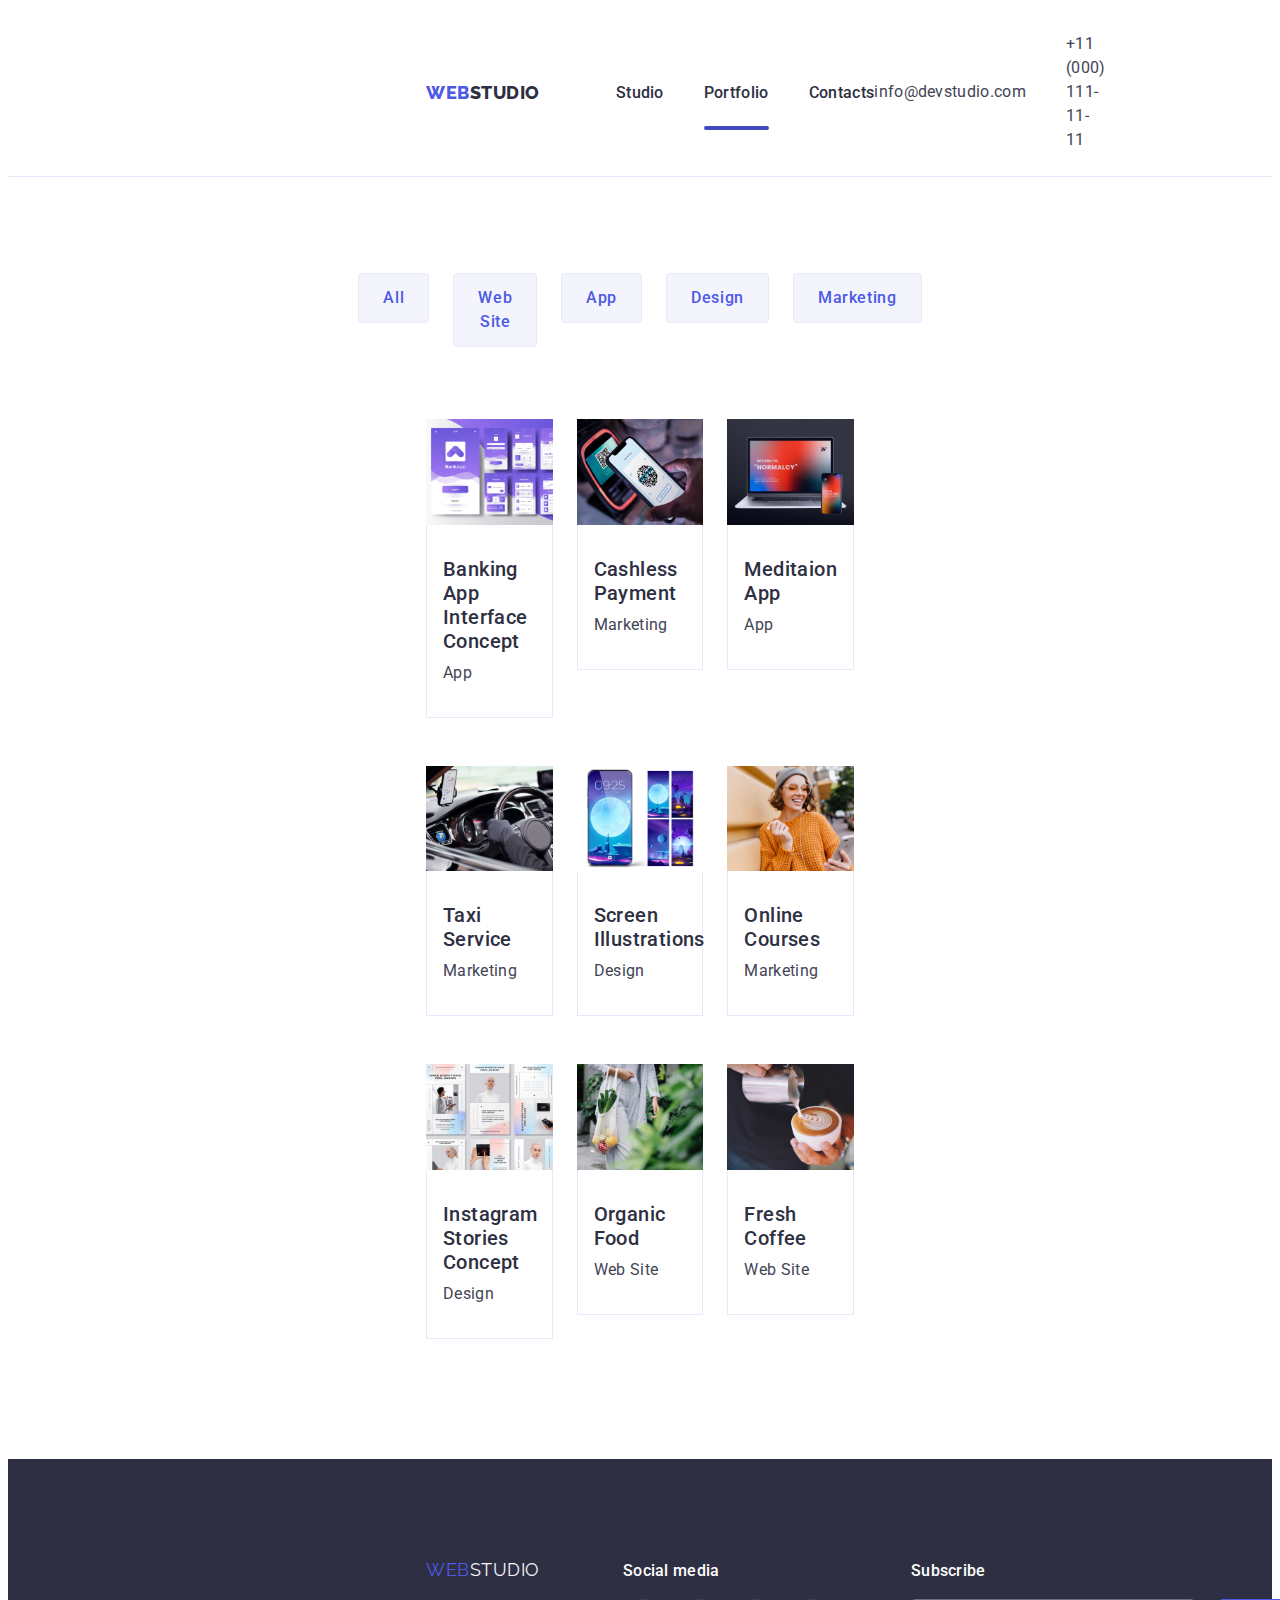
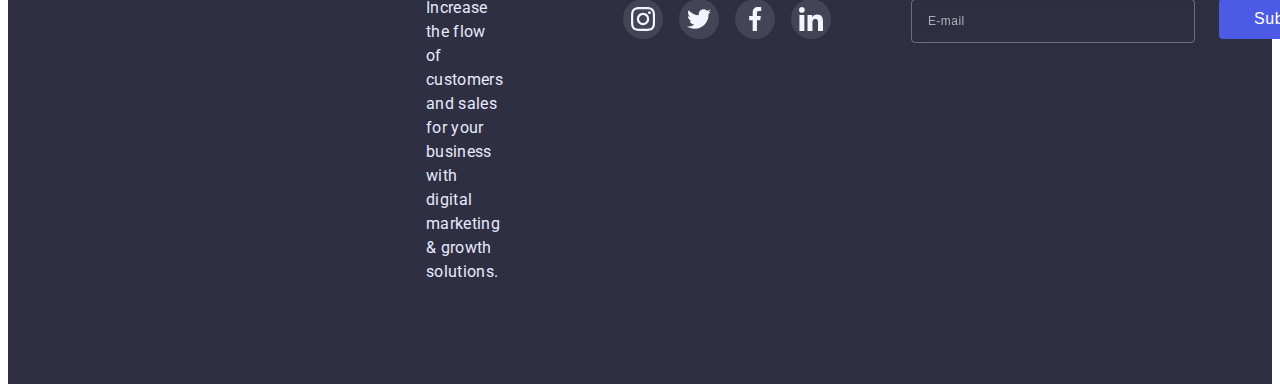
==== portfolio.html @ 3760d066 "update" ====
<!DOCTYPE html>
<html lang="en">
  <head>
    <meta charset="UTF-8" />
    <meta http-equiv="X-UA-Compatible" content="IE=edge" />
    <meta name="viewport" content="width=device-width, initial-scale=1.0" />
    <title>Document</title>
    <link rel="preconnect" href="https://fonts.googleapis.com" />
    <link rel="preconnect" href="https://fonts.gstatic.com" crossorigin />
    <link
      href="https://fonts.googleapis.com/css2?family=Raleway:wght@800&family=Roboto:wght@400;500;700;900&display=swap"
      rel="stylesheet"
    />
    <link
      rel="stylesheet"
      href="https://cdnjs.cloudflare.com/ajax/libs/modern-normalize/1.1.0/modern-normalize.min.css"
      integrity="sha512-wpPYUAdjBVSE4KJnH1VR1HeZfpl1ub8YT/NKx4PuQ5NmX2tKuGu6U/JRp5y+Y8XG2tV+wKQpNHVUX03MfMFn9Q=="
      crossorigin="anonymous"
      referrerpolicy="no-referrer"
    />
    <link rel="stylesheet" href="./css/styles.css" />
  </head>
  <body>
    <header class="header">
      <div class="container header-container">
        <nav class="header-navigation">
          <a href="" class="header-logo link">
            <span class="logo-web">Web</span> Studio</a
          >
          <ul class="header-list list">
            <li class="header-item link">
              <a href="./index.html" class="header-link link">Studio</a>
            </li>
            <li class="header-item link">
              <a href="./portfolio.html" class="header-link link current">
                Portfolio</a
              >
            </li>
            <li class="header-item link">
              <a href="" class="header-link link"> Contacts</a>
            </li>
          </ul>
        </nav>
        <address class="header-contacts">
          <ul class="header-contacts-list list">
            <li>
              <a href="mailto:info@devstudio.com" class="header-mail link"
                >info@devstudio.com</a
              >
            </li>
            <li>
              <a href="tel:+110001111111" class="header-phone link"
                >+11 (000) 111-11-11</a
              >
            </li>
          </ul>
        </address>
      </div>
    </header>
    <main>
      <section class="projects">
        <div class="container">
          <h2 class="visually-hidden">Filters</h2>
          <ul class="projects-buttons-list list">
            <li class="projects-button-item">
              <button type="button" class="project-btn">All</button>
            </li>
            <li class="projects-button-item">
              <button type="button" class="project-btn">Web Site</button>
            </li>
            <li class="projects-button-item">
              <button type="button" class="project-btn">App</button>
            </li>
            <li class="projects-button-item">
              <button type="button" class="project-btn">Design</button>
            </li>
            <li class="projects-button-item">
              <button type="button" class="project-btn">Marketing</button>
            </li>
          </ul>
          <h2 class="visually-hidden">Projects</h2>
          <ul class="projects-list list">
            <li class="project-item">
              <div class="projects-shadow">
                <a href="" class="project-link"></a>
                <div class="projects-top-wrap">
                  <img
                    src="./images/project-card1.jpg"
                    alt="Project card1"
                    width="360"
                    height="300"
                  />
                  <p class="projects-top-text">
                    14 Stylish and User-Friendly App Design Concepts · Task
                    Manager App · Calorie Tracker App · Exotic Fruit Ecommerce
                    App · Cloud Storage App
                  </p>
                </div>
                <div class="project-content">
                  <h3 class="project-subtitle">
                    Banking App Interface Concept
                  </h3>
                  <p class="project-text">App</p>
                </div>
              </div>
            </li>
            <li class="project-item">
              <div class="projects-shadow">
                <a href="" class="project-link"></a>
                <div class="projects-top-wrap">
                  <img
                    src="./images/project-card2.jpg"
                    alt="Project card2"
                    width="360"
                    height="300"
                  />
                  <p class="projects-top-text">
                    14 Stylish and User-Friendly App Design Concepts · Task
                    Manager App · Calorie Tracker App · Exotic Fruit Ecommerce
                    App · Cloud Storage App
                  </p>
                </div>
                <div class="project-content">
                  <h3 class="project-subtitle">Cashless Payment</h3>
                  <p class="project-text">Marketing</p>
                </div>
              </div>
            </li>
            <li class="project-item">
              <div class="projects-shadow">
                <a href="" class="project-link"></a>
                <div class="projects-top-wrap">
                  <img
                    src="./images/project-card3.jpg"
                    alt="Project card3"
                    width="360"
                    height="300"
                  />
                  <p class="projects-top-text">
                    14 Stylish and User-Friendly App Design Concepts · Task
                    Manager App · Calorie Tracker App · Exotic Fruit Ecommerce
                    App · Cloud Storage App
                  </p>
                </div>
                <div class="project-content">
                  <h3 class="project-subtitle">Meditaion App</h3>
                  <p class="project-text">App</p>
                </div>
              </div>
            </li>
            <li class="project-item">
              <div class="projects-shadow">
                <a href="" class="project-link"></a>
                <div class="projects-top-wrap">
                  <img
                    src="./images/project-card4.jpg"
                    alt="Project card4"
                    width="360"
                    height="300"
                  />
                  <p class="projects-top-text">
                    14 Stylish and User-Friendly App Design Concepts · Task
                    Manager App · Calorie Tracker App · Exotic Fruit Ecommerce
                    App · Cloud Storage App
                  </p>
                </div>
                <div class="project-content">
                  <h3 class="project-subtitle">Taxi Service</h3>
                  <p class="project-text">Marketing</p>
                </div>
              </div>
            </li>
            <li class="project-item">
              <div class="projects-shadow">
                <a href="" class="project-link"></a>
                <div class="projects-top-wrap">
                  <img
                    src="./images/project-card5.jpg"
                    alt="Project card5"
                    width="360"
                    height="300"
                  />
                  <p class="projects-top-text">
                    14 Stylish and User-Friendly App Design Concepts · Task
                    Manager App · Calorie Tracker App · Exotic Fruit Ecommerce
                    App · Cloud Storage App
                  </p>
                </div>
                <div class="project-content">
                  <h3 class="project-subtitle">Screen Illustrations</h3>
                  <p class="project-text">Design</p>
                </div>
              </div>
            </li>
            <li class="project-item">
              <div class="projects-shadow">
                <a href="" class="project-link"></a>
                <div class="projects-top-wrap">
                  <img
                    src="./images/project-card6.jpg"
                    alt="Project card6"
                    width="360"
                    height="300"
                  />
                  <p class="projects-top-text">
                    14 Stylish and User-Friendly App Design Concepts · Task
                    Manager App · Calorie Tracker App · Exotic Fruit Ecommerce
                    App · Cloud Storage App
                  </p>
                </div>
                <div class="project-content">
                  <h3 class="project-subtitle">Online Courses</h3>
                  <p class="project-text">Marketing</p>
                </div>
              </div>
            </li>
            <li class="project-item">
              <div class="projects-shadow">
                <a href="" class="project-link"></a>
                <div class="projects-top-wrap">
                  <img
                    src="./images/project-card7.jpg"
                    alt="Project card7"
                    width="360"
                    height="300"
                  />
                  <p class="projects-top-text">
                    14 Stylish and User-Friendly App Design Concepts · Task
                    Manager App · Calorie Tracker App · Exotic Fruit Ecommerce
                    App · Cloud Storage App
                  </p>
                </div>
                <div class="project-content">
                  <h3 class="project-subtitle">Instagram Stories Concept</h3>
                  <p class="project-text">Design</p>
                </div>
              </div>
            </li>
            <li class="project-item">
              <div class="projects-shadow">
                <a href="" class="project-link"></a>
                <div class="projects-top-wrap">
                  <img
                    src="./images/project-card8.jpg"
                    alt="Project card8"
                    width="360"
                    height="300"
                  />
                  <p class="projects-top-text">
                    14 Stylish and User-Friendly App Design Concepts · Task
                    Manager App · Calorie Tracker App · Exotic Fruit Ecommerce
                    App · Cloud Storage App
                  </p>
                </div>
                <div class="project-content">
                  <h3 class="project-subtitle">Organic Food</h3>
                  <p class="project-text">Web Site</p>
                </div>
              </div>
            </li>
            <li class="project-item">
              <div class="projects-shadow">
                <a href="" class="project-link"></a>
                <div class="projects-top-wrap">
                  <img
                    src="./images/project-card9.jpg"
                    alt="Project card9"
                    width="360"
                    height="300"
                  />
                  <p class="projects-top-text">
                    14 Stylish and User-Friendly App Design Concepts · Task
                    Manager App · Calorie Tracker App · Exotic Fruit Ecommerce
                    App · Cloud Storage App
                  </p>
                </div>
                <div class="project-content">
                  <h3 class="project-subtitle">Fresh Coffee</h3>
                  <p class="project-text">Web Site</p>
                </div>
              </div>
            </li>
          </ul>
        </div>
      </section>
    </main>

    <footer class="footer">
      <div class="container">
        <div class="container-footer">
          <div class="footer-wrap">
            <a href="./index.html" class="footer-link link"
              ><span class="footer-logo-web">Web</span> Studio</a
            >
            <p class="footer-text">
              Increase the flow of customers and sales for your business with
              digital marketing & growth solutions.
            </p>
          </div>
          <div class="footer-wrap">
            <p class="footer-soc-text">Social media</p>
            <ul class="footer-soc-list list">
              <li class="footer-soc-item">
                <a href="" class="footer-soc-link link">
                  <svg class="footer-soc-icon" width="24" height="24">
                    <use href="./images/icons.svg#icon-instagram"></use>
                  </svg>
                </a>
              </li>
              <li class="footer-soc-item">
                <a href="" class="footer-soc-link link">
                  <svg class="footer-soc-icon" width="24" height="24">
                    <use href="./images/icons.svg#icon-twitter"></use>
                  </svg>
                </a>
              </li>
              <li class="footer-soc-item">
                <a href="" class="footer-soc-link link">
                  <svg class="footer-soc-icon" width="24" height="24">
                    <use href="./images/icons.svg#icon-facebook"></use>
                  </svg>
                </a>
              </li>
              <li class="footer-soc-item">
                <a href="" class="footer-soc-link link">
                  <svg class="footer-soc-icon" width="24" height="24">
                    <use href="./images/icons.svg#icon-linkedin"></use>
                  </svg>
                </a>
              </li>
            </ul>
          </div>
          <div class="input-footer-wrap">
            <p class="input-footer-text">Subscribe</p>
            <form class="footer-form">
              <input
                class="footer-input"
                name="send-email"
                type="email"
                id="send-email"
                placeholder="E-mail"
              />
              <div class="button-wrap">
                <button class="footer-button" type="submit">Subscribe</button>
                <svg class="footer-input-icon" width="24" height="24">
                  <use href="./images/icons.svg#icon-airplane"></use>
                </svg>
              </div>
            </form>
          </div>
        </div>
      </div>
    </footer>
  </body>
</html>
---- css/styles.css ----
:root {
  --title-color: #2e2f42;
  --text-font-size: 16px;
  --text-lh: 1.5;
}

body {
  font-family: "Roboto", sans-serif;
  color: #2e2f42;
}
h1,
h2,
h3,
h4,
h5,
h6,
p {
  margin: 0;
}
ul {
  margin: 0;
  padding-left: 0;
}
img {
  display: block;
  max-width: 100%;
  height: auto;
  width: 100%;
}
.container {
  /* width: 1158px; */
  padding-left: 15px;
  padding-right: 15px;
  margin-left: auto;
  margin-right: auto;
}
.list {
  list-style: none;
}
.link {
  text-decoration: none;
}
/*------------------ Header------------------ */
.header {
  padding-top: 24px;
  padding-bottom: 24px;
  border-bottom: 1px solid #e7e9fc;
}
.header-logo {
  font-family: "Raleway", sans-serif;
  font-weight: 800;
  font-size: 18px;
  line-height: 1.33x;
  letter-spacing: 0.03em;
  text-transform: uppercase;
  color: var(--title-color);
  margin-right: 76px;
  display: flex;
  flex-direction: row;
  align-items: flex-start;
  padding: 0px;
}
.logo-web {
  color: #4d5ae5;
}
.header-container {
  display: flex;
}
.header-navigation {
  display: flex;
  align-items: center;
  margin-right: auto;
}

.header-list {
  display: flex;
  gap: 40px;
}
.header-item {
}
.header-mail:hover,
.header-mail:focus,
.header-phone:hover,
.header-phone:focus,
.header-link:hover,
.header-link:focus {
  color: #4d5ae5;
}
.header-link {
  font-weight: 500;
  font-size: 16px;
  line-height: 1, 5;
  letter-spacing: 0.02em;
  color: #2e2f42;
  transition: color 250ms cubic-bezier(0.4, 0, 0.2, 1);
}
.current {
  position: relative;
}
.current::after {
  content: "";
  position: absolute;
  width: 100%;
  height: 4px;
  left: 0px;
  bottom: -28px;
  background-color: #404bbf;
  border-radius: 2px;
}
.header-contacts {
}
.header-contacts-list {
  display: flex;
  align-items: center;
  gap: 40px;
}
.header-mail,
.header-phone {
  font-style: normal;
  font-size: 16px;
  line-height: 1.5;
  letter-spacing: 0.02em;
  color: #434455;
  transition: color 250ms cubic-bezier(0.4, 0, 0.2, 1);
}
.header-phone {
}
/*------------------ Hero------------------ */
.hero {
  background-image: linear-gradient(
      rgba(46, 47, 66, 0.7),
      rgba(46, 47, 66, 0.7)
    ),
    url(../images/hero-bg.jpg);
  background-repeat: no-repeat;
  background-position: center;
  background-size: 1440px 600px;
  padding-top: 188px;
  padding-bottom: 188px;
}

.hero-title {
  font-weight: 700;
  font-size: 56px;
  line-height: 1.07;
  letter-spacing: 0.02em;
  color: #ffffff;
  max-width: 500px;
  text-align: center;
  margin: 0 auto 48px;
}
.hero-btn {
  font-family: inherit;
  font-style: normal;
  font-weight: 500;
  font-size: 16px;
  line-height: 1.5;
  letter-spacing: 0.04em;
  color: #ffffff;
  cursor: pointer;
  background: #4d5ae5;
  box-shadow: 0px 4px 4px rgba(0, 0, 0, 0.15);
  border: 0px;
  border-radius: 4px;
  min-width: 169px;
  height: 56px;
  padding: 16px 32px;
  display: block;
  margin: auto;
  transition: background-color 250ms cubic-bezier(0.4, 0, 0.2, 1);
}
.hero-btn:is(:hover, :focus),
.modal-button:is(:hover, :focus),
.footer-button:is(:hover, :focus) {
  background-color: #404bbf;
}
.visually-hidden {
  position: absolute;
  width: 1px;
  height: 1px;
  margin: -1px;
  border: 0;
  padding: 0;
  white-space: nowrap;
  clip-path: inset(100%);
  clip: rect(0 0 0 0);
  overflow: hidden;
}
/*------------------ Planning------------------ */
.planning {
  padding-top: 96px;
  padding-bottom: 96px;
}
.planning-icon-list {
  display: flex;
 
  gap: 72px;
  justify-content: center;
}

.planning-icon-item {
  /* width: calc((100% - 72px) / 4); */
  width: 100%;
  height: 112px;
}
.planning-link {
  width: 100%;
  height: 100%;
  display: flex;
  align-items: center;
  padding: 24px 100px;
  border-radius: 4px;
  justify-content: center;
  background: #f4f4fd;
}

.planning-icon {
}
.planning-list {
  display: flex;
  flex-wrap: wrap;
  gap: 72px;
}
.planning-item {
}
.planning-title {
  font-weight: 700;
  font-size: 36px;
  line-height: 1.2;
  letter-spacing: 0.02em;
  /* text-align: center; */
  color: var(--title-color);
  margin-top: 8px;
}
.planning-text {
  font-size: var(--text-font-size);
  line-height: var(--text-lh);
  letter-spacing: 0.02em;
  color: #434455;
  margin-top: 8px;
  /* max-width: 264px; */
}
/*------------------ Actions------------------ */
.actions {
  padding-bottom: 120px;
}
.actions-title,
.team-title,
.customers-title {
  font-weight: 700;
  font-size: 36px;
  line-height: calc(40 / 36);
  letter-spacing: 0.02em;
  text-transform: capitalize;
  color: var(--title-color);
  text-align: center;
  margin-bottom: 72px;
}
.actions-list {
  display: flex;
  gap: 24px;
}

.actions-item {
  width: calc((100% - 48px) / 3);
}
/*------------------ Team------------------ */
.team {
  padding-top: 120px;
  padding-bottom: 120px;
  background: #f4f4fd;
}

.team-title {
  margin-bottom: 72px;
}
.team-list {
  display: flex;
  gap: 24px;
}
.team-item {
  background: #ffffff;
  box-shadow: 0px 1px 6px rgba(46, 47, 66, 0.08),
    0px 1px 1px rgba(46, 47, 66, 0.16), 0px 2px 1px rgba(46, 47, 66, 0.08);
  border-radius: 0px 0px 4px 4px;
  width: calc((100% - 68px) / 4);
}
.team-content {
  text-align: center;
  padding-top: 32px;
  padding-bottom: 32px;
}
.team-soc-list {
  display: flex;
  justify-content: center;
  gap: 24px;
}

.team-soc-item {
  width: 40px;
  height: 40px;
}
.team-soc-link {
  width: 100%;
  height: 100%;
  background-color: #4d5ae5;
  display: flex;
  align-items: center;
  border-radius: 50%;
  justify-content: center;
  transition: background-color 250ms cubic-bezier(0.4, 0, 0.2, 1);
}
.team-soc-icon {
  fill: #f4f4fd;
}
.team-soc-link:is(:hover, :focus) {
  background-color: #404bbf;
}
.team-subtitle {
  font-weight: 500;
  font-size: 20px;
  line-height: 1.2;
  letter-spacing: 0.02em;
  color: var(--title-color);
  margin-bottom: 8px;
}
.team-text {
  font-size: var(--text-font-size);
  line-height: var(--text-lh);
  letter-spacing: 0.02em;
  color: #434455;
  margin-bottom: 8px;
}
/*------------------ Customers------------------ */
.customers {
  padding-top: 130px;
  padding-bottom: 120px;
}
.customers-title {
}
.customers-list {
  display: flex;
  gap: 24px;
}
.customers-item {
  width: calc((100% - 120px) / 6);
  height: 88px;
}
.customers-link {
  width: 100%;
  height: 100%;
  border: 1px solid #8e8f99;
  border-radius: 4px;
  display: flex;
  align-items: center;
  padding: 16px 32px;
  justify-content: center;
  color: #8e8f99;
  transition: color 250ms cubic-bezier(0.4, 0, 0.2, 1),
    border-color 250ms cubic-bezier(0.4, 0, 0.2, 1);
}
.customers-icon {
  fill: currentColor;
}

.customers-link:is(:hover, :focus) {
  border-color: #404bbf;
  color: #404bbf;
}

/*------------------ Footer------------------ */
.footer {
  padding-top: 100px;
  padding-bottom: 100px;
  background: var(--title-color);
}
.container-footer {
  display: flex;
}
.footer-wrap {
}
.footer-link {
  font-family: "Raleway", sans-serif;
  font-size: 18px;
  line-height: 1.17;
  letter-spacing: 0.03em;
  text-transform: uppercase;
  color: #f4f4fd;
  display: flex;
  padding: 0px;
  margin-bottom: 16px;
}
.footer-logo-web {
  color: #4d5ae5;
}
.footer-text {
  font-size: var(--text-font-size);
  line-height: var(--text-lh);
  letter-spacing: 0.02em;
  color: #e7e9fc;
  max-width: 264px;
  margin-right: 120px;
}

.footer-soc-text,
.input-footer-text {
  font-weight: 500;
  font-size: var(--text-font-size);
  line-height: var(--text-lh);
  color: #ffffff;
  letter-spacing: 0.02em;
  margin-bottom: 16px;
}
.footer-soc-list {
  display: flex;
  gap: 16px;
}
.footer-soc-item {
  width: 40px;
  height: 40px;
}
.footer-soc-link {
  width: 100%;
  height: 100%;
  background: rgba(255, 255, 255, 0.1);
  display: flex;
  align-items: center;
  border-radius: 50%;
  justify-content: center;
  transition: background-color 250ms cubic-bezier(0.4, 0, 0.2, 1);
}
.footer-soc-icon {
  fill: #f4f4fd;
}
.footer-soc-link:is(:hover, :focus) {
  background: #31d0aa;
}
.input-footer-wrap {
  margin-left: 80px;
}
.input-footer-text {
  margin-bottom: 16px;
}
.footer-form {
  display: flex;
  gap: 24px;
}
.footer-input {
  width: 264px;
  height: 40px;
  font-size: 12px;
  line-height: 2;
  letter-spacing: 0.04em;
  background-color: transparent;
  color: #fcfcfc;
  padding-left: 16px;
  border: 1px solid rgba(255, 255, 255, 0.3);
  filter: drop-shadow(0px 4px 4px rgba(0, 0, 0, 0.15));
  border-radius: 4px;
  transition: border-color 250ms cubic-bezier(0.4, 0, 0.2, 1);
}
.footer-input:focus {
  border-color: #4d5ae5;
}
.footer-input::placeholder {
  color: rgba(255, 255, 255, 0.6);
}
.footer-button {
  font-weight: 500;
  font-size: var(--text-font-size);
  line-height: var(--text-lh);
  letter-spacing: 0.04em;
  color: #ffffff;
  width: 165px;
  height: 40px;
  background: #4d5ae5;
  border-radius: 4px;
  padding-top: 8px;
  padding-bottom: 8px;
  padding-right: 24px;
  border: transparent;
  cursor: pointer;
  transition: background-color 250ms cubic-bezier(0.4, 0, 0.2, 1);
}

.footer-input-icon {
  position: absolute;
  right: 16px;
  top: 50%;
  transform: translateY(-50%);
  fill: #ffffff;
}
.button-wrap {
  position: relative;
  display: flex;
  gap: 16px;
}

/*------------------ Portfolio------------------ */
.projects {
  padding-top: 96px;
  padding-bottom: 120px;
}
.project-content {
  display: block;
  padding-top: 32px;
  padding-bottom: 32px;
  padding-left: 16px;
  padding-right: auto;
  border: 1px solid #e7e9fc;
  border-top: none;
  margin-top: 0;
}
.projects-shadow {
  transition: box-shadow 250ms cubic-bezier(0.4, 0, 0.2, 1),
    transform 250ms cubic-bezier(0.4, 0, 0.2, 1);
}
.projects-shadow:hover {
  box-shadow: 0px 1px 6px rgba(46, 47, 66, 0.08),
    0px 1px 1px rgba(46, 47, 66, 0.16), 0px 2px 1px rgba(46, 47, 66, 0.08);
}

.projects-buttons-list {
  display: flex;
  padding: 0px;
  gap: 24px;
  justify-content: center;
}
.projects-button-item {
}

.project-btn {
  font-family: inherit;
  font-weight: 500;
  font-size: 16px;
  line-height: 1.5;
  letter-spacing: 0.04em;
  text-align: center;
  color: #4d5ae5;
  background: #f4f4fd;
  padding: 12px 24px;
  cursor: pointer;
  border: 1px solid #e7e9fc;
  border-radius: 4px;
  transition: background-color 250ms cubic-bezier(0.4, 0, 0.2, 1),
    color 250ms cubic-bezier(0.4, 0, 0.2, 1),
    box-shadow 250ms cubic-bezier(0.4, 0, 0.2, 1);
}
.project-btn:is(:hover, :focus) {
  background-color: #404bbf;
  color: #f4f4fd;
  box-shadow: 0px 3px 1px rgba(0, 0, 0, 0.1), 0px 2px 1px rgba(0, 0, 0, 0.08),
    0px 2px 2px rgba(0, 0, 0, 0.12);
}

.projects-list {
  margin-top: 72px;
  display: flex;
  flex-wrap: wrap;
  column-gap: 24px;
  row-gap: 48px;
}
.project-item {
  background-color: #ffffff;
  width: calc((100% - 48px) / 3);
}

.project-link {
}
.project-item:is(:hover, :focus) .projects-top-text {
  transform: translateY(0%);
}
.projects-top-wrap {
  position: relative;
  overflow: hidden;
}
.projects-top-text {
  position: absolute;
  top: 0;
  font-size: 16px;
  line-height: var(--text-lh);
  letter-spacing: 0.02em;
  color: #f4f4fd;
  background-color: #4d5ae5;
  padding: 40px 32px;
  height: 100%;
  transform: translateY(100%);
  transition: transform 250ms cubic-bezier(0.4, 0, 0.2, 1);
  overflow: auto;
}
.project-subtitle {
  font-weight: 500;
  font-size: 20px;
  line-height: 1.2;
  letter-spacing: 0.02em;
  color: #2e2f42;
  margin-bottom: 8px;
}
.project-text {
  font-size: var(--text-font-size);
  line-height: 1.5;
  letter-spacing: 0.02em;
  color: #434455;
}
/*------------------ Modal------------------ */
.backdrop {
  position: fixed;
  top: 0;
  width: 100%;
  height: 100%;
  background-color: rgba(46, 47, 66, 0.4);
  transition: opacity 250ms cubic-bezier(0.4, 0, 0.2, 1),
    visibility 250ms cubic-bezier(0.4, 0, 0.2, 1);
}
.is-hidden {
  opacity: 0;
  visibility: hidden;
  pointer-events: none;
}

.modal {
  position: absolute;
  top: 50%;
  left: 50%;
  transform: translate(-50%, -50%) rotate(0);
  width: 408px;
  min-height: 576px;
  background: #fcfcfc;
  box-shadow: 0px 1px 1px rgba(0, 0, 0, 0.14), 0px 1px 3px rgba(0, 0, 0, 0.12),
    0px 2px 1px rgba(0, 0, 0, 0.2);
  border-radius: 4px;
  padding: 24px;
  transition: transform 250ms cubic-bezier(0.4, 0, 0.2, 1);
}
.backdrop.is-hidden .modal {
  transform: translate(-50%, -50%) rotate(45deg);
}
.modal-close {
  width: 24px;
  height: 24px;
  background: #e7e9fc;
  border: 1px solid rgba(0, 0, 0, 0.1);
  border-radius: 50%;
  display: block;
  margin-left: auto;
  margin-bottom: 24px;
  cursor: pointer;
  transition: background-color 250ms cubic-bezier(0.4, 0, 0.2, 1),
    fill 250ms cubic-bezier(0.4, 0, 0.2, 1);
}
.modal-close:is(:hover, :focus) {
  background-color: #404bbf;
  fill: #ffffff;
}

.modal-title {
  font-weight: 500;
  font-size: var(--text-font-size);
  line-height: var(--text-lh);
  text-align: center;
  letter-spacing: 0.02em;
  color: #2e2f42;
  margin-bottom: 16px;
}
.modal-field {
  margin-bottom: 8px;
}
.modal-input-text {
  font-size: 12px;
  line-height: 1.33;
  letter-spacing: 0.04em;
  color: #8e8f99;
  margin-bottom: 4px;
  display: flex;
}
.input-wrap {
  position: relative;
}
.modal-input {
  width: 100%;
  height: 40px;
  border: 1px solid rgba(33, 33, 33, 0.2);
  border-radius: 4px;
  outline: transparent;
  padding-left: 38px;
}

.modal-input:focus,
.modal-comment:focus {
  border-color: #4d5ae5;
}
.modal-input:focus + .modal-input-icon {
  fill: #4d5ae5;
}
.modal-input-icon {
  position: absolute;
  left: 16px;
  top: 50%;
  transform: translateY(-50%);
}
.modal-input::placeholder,
.modal-comment::placeholder {
  font-size: 12px;
  line-height: 1.33;
  letter-spacing: 0.04em;
  color: rgba(117, 117, 117, 0.5);
}
.modal-comment {
  width: 100%;
  height: 120px;
  padding-top: 8px;
  padding-left: 16px;
  border: 1px solid rgba(33, 33, 33, 0.2);
  border-radius: 4px;
  resize: none;
}
.modal-field-check {
  margin-top: 16px;
  margin-bottom: 24px;
}
.check-text {
  font-size: 12px;
  line-height: 1.33;
  letter-spacing: 0.04em;
  color: #757575;
  display: flex;
  align-items: center;
  position: relative;
}
.link-text {
  font-size: 12px;
  line-height: 1.33;
  letter-spacing: 0.04em;
  text-decoration-line: underline;
  color: #4d5ae5;
  margin-left: 2px;
}

.check-text span {
  display: flex;
  align-items: center;
  justify-content: center;
  width: 16px;
  height: 16px;
  border: 1.25px solid #2e2f42;
  border-radius: 2px;
  margin-right: 8px;
  fill: transparent;
  transition: background-color 250ms cubic-bezier(0.4, 0, 0.2, 1),
    border 250ms cubic-bezier(0.4, 0, 0.2, 1),
    fill 250ms cubic-bezier(0.4, 0, 0.2, 1);
}
.modal-check:checked + .check-text span {
  background-color: #404bbf;
  border: none;
  fill: #f4f4fd;
}

.modal-button {
  width: 169px;
  height: 56px;
  cursor: pointer;
  padding: 16px 32px;
  background-color: #4d5ae5;
  box-shadow: 0px 4px 4px rgba(0, 0, 0, 0.15);
  border-radius: 4px;
  border: transparent;
  font-size: var(--text-font-size);
  line-height: var(--text-lh);
  align-items: center;
  text-align: center;
  letter-spacing: 0.04em;
  color: #ffffff;
  display: block;
  margin: auto;
  transition: background-color 250ms cubic-bezier(0.4, 0, 0.2, 1);
}
/* Адаптивна верстка */

@media screen and (min-width: 480px) {
  .container {
    width: 428px;
  }
}
@media screen and (min-width: 768px) {
  .container {
    max-width: 768px;
  }
  .planning {
    padding-top: 96px;
    padding-bottom: 96px;
  }
  .planning-item {
       width: calc((100% - 24px) / 2);
  }
}
@media screen and (min-width: 1200px) {
  .container {
    max-width: 1158px;
  }
  .planning-item {
    width: calc((100% - 72px) / 4);
    
}
.planning-title {
  font-weight: 500;
  font-size: 24px;
}
}
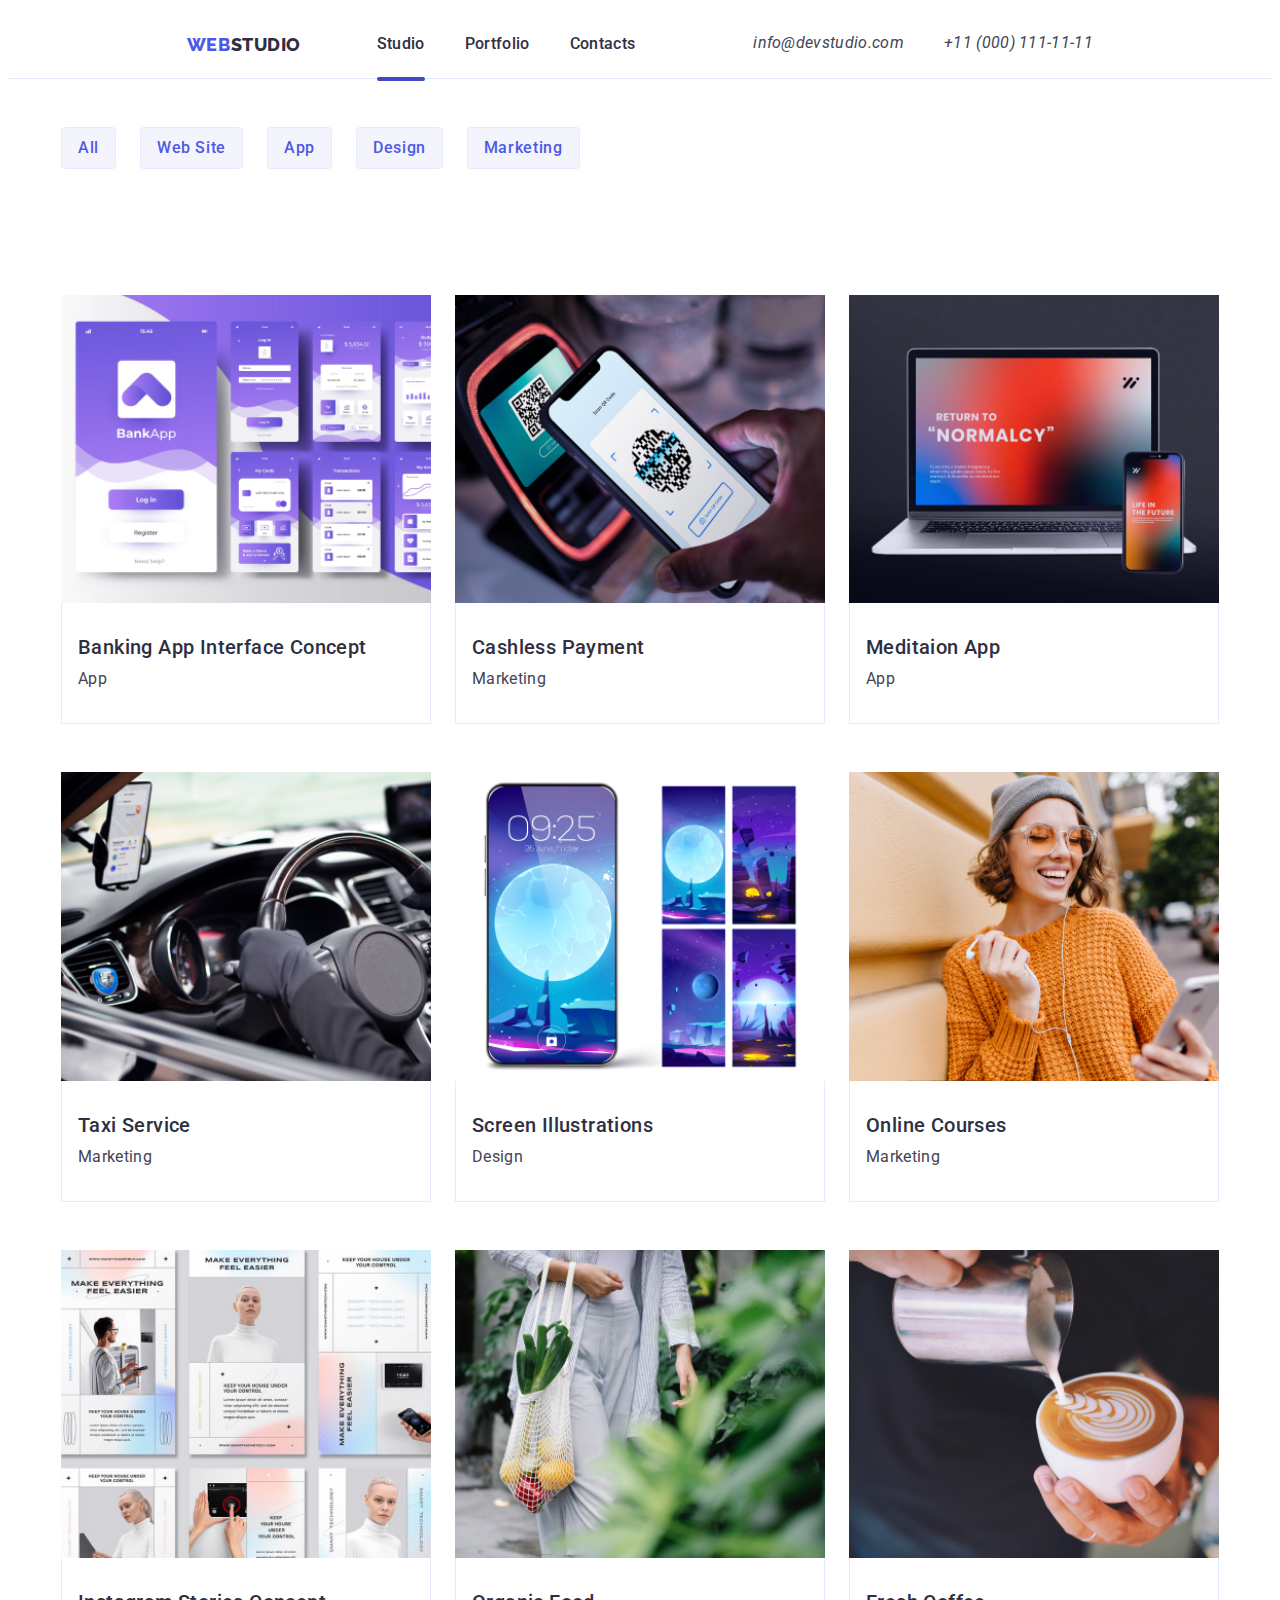
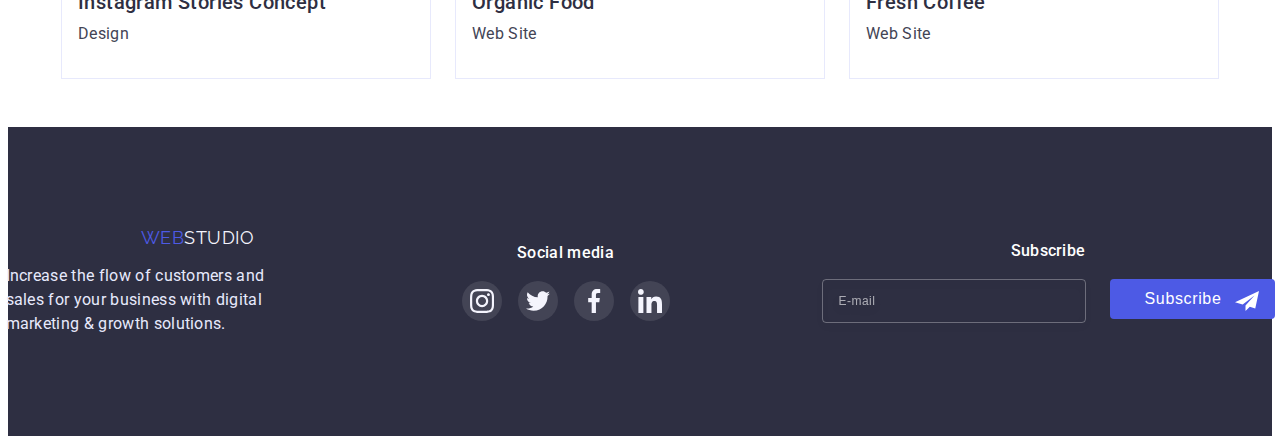
==== commit 7738129c: "update" ====
--- a/portfolio.html
+++ b/portfolio.html
@@ -19,6 +19,9 @@
       referrerpolicy="no-referrer"
     />
     <link rel="stylesheet" href="./css/styles.css" />
+    <link rel="stylesheet" href="./css/mobile.css" />
+    <link rel="stylesheet" href="./css/tablet.css" />
+    <link rel="stylesheet" href="./css/desktop.css" />
   </head>
   <body>
     <header class="header">
@@ -29,12 +32,10 @@
           >
           <ul class="header-list list">
             <li class="header-item link">
-              <a href="./index.html" class="header-link link">Studio</a>
+              <a href="./index.html" class="header-link link current">Studio</a>
             </li>
             <li class="header-item link">
-              <a href="./portfolio.html" class="header-link link current">
-                Portfolio</a
-              >
+              <a href="./portfolio.html" class="header-link link"> Portfolio</a>
             </li>
             <li class="header-item link">
               <a href="" class="header-link link"> Contacts</a>
@@ -55,6 +56,79 @@
             </li>
           </ul>
         </address>
+        <button type="button" class="mob-menu-open" data-menu-open><svg class="icon-menu-open-btn " width="32" height="22">
+          <use href="./images/icons.svg#icon-menu-open-button"></use>
+        </svg></button>
+      </div>
+      <div class="mob-menu is-hidden" data-menu>
+        <div class="container">
+          <div>
+            <button type="button" class="mob-menu-close" data-menu-close>
+              <svg class="btn-menu-close" width="8" height="8">
+                <use href="./images/icons.svg#icon-close-black"></use>
+              </svg>
+            </button>
+            <nav>
+            <ul class="mob-menu-list list">
+              <li class="mob-menu-item link">
+                <a href="./index.html" class="mob-menu-link link">Studio</a>
+              </li>
+              <li class="mob-menu-item link">
+                <a href="./portfolio.html" class="mob-menu-link link"> Portfolio</a>
+              </li>
+              <li class="mob-menu-item link">
+                <a href="" class="mob-menu-link link"> Contacts</a>
+              </li>
+            </ul>
+          </nav>
+          </div>
+        <div>
+          <address class="mob-menu-contacts">
+            <ul class="mob-menu-contacts-list list">
+              <li>
+                <a href="tel:+110001111111" class="mob-menu-phone link"
+                  >+11 (000) 111-11-11</a
+                >
+              </li>
+              <li>
+                <a href="mailto:info@devstudio.com" class="mob-menu-mail link"
+                  >info@devstudio.com</a
+                >
+              </li>
+              
+            </ul>
+            <ul class="mob-menu-soc-list list">
+              <li class="mob-menu-soc-item">
+                <a href="" class="mob-menu-soc-link link">
+                  <svg class="mob-menu-soc-icon" width="18" height="18">
+                    <use href="./images/icons.svg#icon-instagram"></use>
+                  </svg>
+                </a>
+              </li>
+              <li class="mob-menu-soc-item">
+                <a href="" class="mob-menu-soc-link link"
+                  ><svg class="mob-menu-soc-icon" width="18" height="18">
+                    <use href="./images/icons.svg#icon-twitter"></use>
+                  </svg>
+                </a>
+              </li>
+              <li class="mob-menu-soc-item">
+                <a href="" class="mob-menu-soc-link link"
+                  ><svg class="mob-menu-soc-icon" width="18" height="18">
+                    <use href="./images/icons.svg#icon-facebook"></use>
+                  </svg>
+                </a>
+              </li>
+              <li class="mob-menu-soc-item">
+                <a href="" class="mob-menu-soc-link link"
+                  ><svg class="mob-menu-soc-icon" width="18" height="18">
+                    <use href="./images/icons.svg#icon-linkedin"></use>
+                  </svg>
+                </a>
+              </li>
+            </ul>
+        </di>
+        </div>
       </div>
     </header>
     <main>
--- a/css/styles.css
+++ b/css/styles.css
@@ -39,6 +39,9 @@
 }
 .link {
   text-decoration: none;
+}
+.no-scroll {
+  overflow: hidden;
 }
 /*------------------ Header------------------ */
 .header {
@@ -71,83 +74,178 @@
   align-items: center;
   margin-right: auto;
 }
-
 .header-list {
+  display: none;
+ 
+}
+.header-contacts-list {
+  display: none;
+}
+/*------------------ Header-Mobile------------------ */
+.mob-menu-open {
+  display: block;
+  width: 32px;
+  height: 22px;
+  background-color: transparent;
+  cursor: pointer;
+  border-color: transparent;
+  border: 0;
+  padding: 0;
+
+}
+.mob-menu {
+  position: fixed;
+  top: 0;
+  z-index: 1;
+  width: 100%;
+  height: 100vh;
+  background: #FFFFFF;
+box-shadow: 0px 2px 1px rgba(46, 47, 66, 0.08), 0px 1px 1px rgba(46, 47, 66, 0.16), 0px 1px 6px rgba(46, 47, 66, 0.08);
+  padding-top: 40px;
+  padding-bottom: 40px;
+}
+.mob-menu > .container {
+  display: flex;
+  height: 100%;
+  flex-direction: column;
+  justify-content: space-between;
+  overflow-y: auto;
+
+}
+.mob-menu-close {
+  width: 24px;
+  height: 24px;
+  background: #e7e9fc;
+  border: 1px solid rgba(0, 0, 0, 0.1);
+  border-radius: 50%;
+  display: block;
+  margin-left: auto;
+  margin-bottom: 16px;
+  cursor: pointer;
+  transition: background-color 250ms cubic-bezier(0.4, 0, 0.2, 1),
+    fill 250ms cubic-bezier(0.4, 0, 0.2, 1);
+}
+.mob-menu-close:is(:hover, :focus) {
+  background-color: #404bbf;
+  fill: #ffffff;
+}
+
+.mob-menu-list {
+  margin-bottom: 284px;
+}
+
+.mob-menu-item:not(:last-child) {
+  margin-bottom: 40px;
+}
+
+.mob-menu-link {
+  font-weight: 700;
+font-size: 36px;
+line-height: 1.11;
+letter-spacing: 0.02em;
+text-transform: capitalize;
+color: #2E2F42;
+transition: color 250ms cubic-bezier(0.4, 0, 0.2, 1);
+
+}
+.mob-menu-contacts {
+}
+.mob-menu-contacts-list {
   display: flex;
   gap: 40px;
-}
-.header-item {
-}
-.header-mail:hover,
-.header-mail:focus,
-.header-phone:hover,
-.header-phone:focus,
-.header-link:hover,
-.header-link:focus {
-  color: #4d5ae5;
-}
-.header-link {
+  flex-wrap: wrap;
+  margin-bottom: 48px;
+
+
+}
+.mob-menu-mail {
   font-weight: 500;
-  font-size: 16px;
-  line-height: 1, 5;
-  letter-spacing: 0.02em;
-  color: #2e2f42;
-  transition: color 250ms cubic-bezier(0.4, 0, 0.2, 1);
-}
-.current {
-  position: relative;
-}
-.current::after {
-  content: "";
-  position: absolute;
-  width: 100%;
-  height: 4px;
-  left: 0px;
-  bottom: -28px;
+font-size: 20px;
+line-height: 1.2;
+letter-spacing: 0.02em;
+color: #434455;
+transition: color 250ms cubic-bezier(0.4, 0, 0.2, 1);
+}
+.mob-menu-phone {
+  font-weight: 600;
+font-size: 26px;
+line-height: calc(40 / 26);
+text-transform: capitalize;
+color: #434455;
+    transition: color 250ms cubic-bezier(0.4, 0, 0.2, 1);
+
+}
+.mob-menu-mail:hover,
+  .mob-menu-mail:focus,
+  .mob-menu-phone:hover,
+  .mob-menu-phone:focus,
+  .mob-menu-link:hover,
+  .mob-menu-link:focus {
+    color: #4d5ae5;
+  }
+.mob-menu-soc-list {
+  display: flex;
+  justify-content: start;
+  gap: 54px;
+  
+}
+.mob-menu-soc-item {
+  width: 40px;
+  height: 40px;
+}
+.mob-menu-soc-link {
+  width: 100%;
+  height: 100%;
+  background-color: #4d5ae5;
+  display: flex;
+  align-items: center;
+  border-radius: 50%;
+  justify-content: center;
+  transition: background-color 250ms cubic-bezier(0.4, 0, 0.2, 1);
+}
+
+.mob-menu-soc-icon {
+  fill: #f4f4fd;
+}
+.mob-menu-soc-link:is(:hover, :focus) {
   background-color: #404bbf;
-  border-radius: 2px;
-}
-.header-contacts {
-}
-.header-contacts-list {
-  display: flex;
-  align-items: center;
-  gap: 40px;
-}
-.header-mail,
-.header-phone {
-  font-style: normal;
-  font-size: 16px;
-  line-height: 1.5;
-  letter-spacing: 0.02em;
-  color: #434455;
-  transition: color 250ms cubic-bezier(0.4, 0, 0.2, 1);
-}
-.header-phone {
-}
+}
+
+
 /*------------------ Hero------------------ */
 .hero {
   background-image: linear-gradient(
       rgba(46, 47, 66, 0.7),
       rgba(46, 47, 66, 0.7)
     ),
-    url(../images/hero-bg.jpg);
+    url(../images/hero-bg-mobile.jpg);
   background-repeat: no-repeat;
   background-position: center;
-  background-size: 1440px 600px;
-  padding-top: 188px;
-  padding-bottom: 188px;
+  background-size: cover;
+  padding-top: 112px;
+  padding-bottom: 112px;
+}
+@media (min-device-pixel-ratio: 2),
+  (min-resolution: 192dpi),
+  (min-resolution: 2dppx) {
+    .hero  {
+      background-image: linear-gradient(
+        rgba(46, 47, 66, 0.7),
+        rgba(46, 47, 66, 0.7)
+      ),
+      url(../images/hero-bg-mobile2x.jpg);
+  }
 }
 
 .hero-title {
   font-weight: 700;
-  font-size: 56px;
-  line-height: 1.07;
+  font-size: 36px;
+  line-height: 1.11;
   letter-spacing: 0.02em;
   color: #ffffff;
-  max-width: 500px;
-  text-align: center;
-  margin: 0 auto 48px;
+  max-width: 320px;
+ text-align: center;
+ margin: 0 auto 72px;
 }
 .hero-btn {
   font-family: inherit;
@@ -192,16 +290,14 @@
   padding-bottom: 96px;
 }
 .planning-icon-list {
-  display: flex;
- 
-  gap: 72px;
+  display: none;
+  gap: 24px;
   justify-content: center;
 }
 
 .planning-icon-item {
   /* width: calc((100% - 72px) / 4); */
   width: 100%;
-  height: 112px;
 }
 .planning-link {
   width: 100%;
@@ -222,13 +318,14 @@
   gap: 72px;
 }
 .planning-item {
+  width: 100%;
 }
 .planning-title {
   font-weight: 700;
   font-size: 36px;
-  line-height: 1.2;
-  letter-spacing: 0.02em;
-  /* text-align: center; */
+  line-height: 1.1;
+  letter-spacing: 0.02em;
+  text-align: center;
   color: var(--title-color);
   margin-top: 8px;
 }
@@ -238,10 +335,11 @@
   letter-spacing: 0.02em;
   color: #434455;
   margin-top: 8px;
-  /* max-width: 264px; */
+  
 }
 /*------------------ Actions------------------ */
 .actions {
+  display: none;
   padding-bottom: 120px;
 }
 .actions-title,
@@ -266,29 +364,32 @@
 }
 /*------------------ Team------------------ */
 .team {
-  padding-top: 120px;
-  padding-bottom: 120px;
+  padding-top: 96px;
+  padding-bottom: 96px;
   background: #f4f4fd;
 }
 
 .team-title {
-  margin-bottom: 72px;
+
 }
 .team-list {
   display: flex;
-  gap: 24px;
+  flex-wrap: wrap;
+  gap: 72px;
 }
 .team-item {
   background: #ffffff;
   box-shadow: 0px 1px 6px rgba(46, 47, 66, 0.08),
     0px 1px 1px rgba(46, 47, 66, 0.16), 0px 2px 1px rgba(46, 47, 66, 0.08);
   border-radius: 0px 0px 4px 4px;
-  width: calc((100% - 68px) / 4);
+  width: 100%;
+  /* width: calc((100% - 68px) / 4); */
 }
 .team-content {
   text-align: center;
   padding-top: 32px;
   padding-bottom: 32px;
+ 
 }
 .team-soc-list {
   display: flex;
@@ -333,18 +434,20 @@
 }
 /*------------------ Customers------------------ */
 .customers {
-  padding-top: 130px;
-  padding-bottom: 120px;
+  padding-top: 96px;
+  padding-bottom: 96px;
 }
 .customers-title {
 }
 .customers-list {
   display: flex;
-  gap: 24px;
+  flex-wrap: wrap;
+  row-gap: 72px;
+  column-gap: 16px;
 }
 .customers-item {
-  width: calc((100% - 120px) / 6);
-  height: 88px;
+     width: calc((100% - 32px) / 2);
+  
 }
 .customers-link {
   width: 100%;
@@ -370,12 +473,16 @@
 
 /*------------------ Footer------------------ */
 .footer {
-  padding-top: 100px;
-  padding-bottom: 100px;
+  padding-top: 96px;
+  padding-bottom: 96px;
   background: var(--title-color);
 }
 .container-footer {
   display: flex;
+  flex-wrap: wrap;
+  gap: 72px;
+  align-items: center;
+  justify-content: center;
 }
 .footer-wrap {
 }
@@ -385,6 +492,7 @@
   line-height: 1.17;
   letter-spacing: 0.03em;
   text-transform: uppercase;
+  justify-content: center;
   color: #f4f4fd;
   display: flex;
   padding: 0px;
@@ -392,6 +500,7 @@
 }
 .footer-logo-web {
   color: #4d5ae5;
+  
 }
 .footer-text {
   font-size: var(--text-font-size);
@@ -399,7 +508,7 @@
   letter-spacing: 0.02em;
   color: #e7e9fc;
   max-width: 264px;
-  margin-right: 120px;
+  
 }
 
 .footer-soc-text,
@@ -407,6 +516,7 @@
   font-weight: 500;
   font-size: var(--text-font-size);
   line-height: var(--text-lh);
+  text-align: center;
   color: #ffffff;
   letter-spacing: 0.02em;
   margin-bottom: 16px;
@@ -436,17 +546,20 @@
   background: #31d0aa;
 }
 .input-footer-wrap {
-  margin-left: 80px;
+  
 }
 .input-footer-text {
   margin-bottom: 16px;
 }
 .footer-form {
   display: flex;
-  gap: 24px;
+  flex-wrap: wrap;
+  justify-content: center;
+  gap: 16px;
 }
 .footer-input {
-  width: 264px;
+ 
+  width: 288px;
   height: 40px;
   font-size: 12px;
   line-height: 2;
@@ -498,8 +611,10 @@
 
 /*------------------ Portfolio------------------ */
 .projects {
-  padding-top: 96px;
-  padding-bottom: 120px;
+  padding-top: 48px;
+  padding-bottom: 48px;
+  /* padding-top: 96px;
+  padding-bottom: 120px; */
 }
 .project-content {
   display: block;
@@ -522,9 +637,14 @@
 
 .projects-buttons-list {
   display: flex;
-  padding: 0px;
-  gap: 24px;
-  justify-content: center;
+  flex-wrap: wrap;
+  justify-content: start;
+  /* padding: 0px; */
+  column-gap: 24px;
+  row-gap: 16px;
+ min-width: 263px;
+ height: 96px;
+ margin-bottom: 48px;
 }
 .projects-button-item {
 }
@@ -538,7 +658,8 @@
   text-align: center;
   color: #4d5ae5;
   background: #f4f4fd;
-  padding: 12px 24px;
+  padding: 8px 16px;
+  /* padding: 12px 24px; */
   cursor: pointer;
   border: 1px solid #e7e9fc;
   border-radius: 4px;
@@ -623,8 +744,7 @@
   top: 50%;
   left: 50%;
   transform: translate(-50%, -50%) rotate(0);
-  width: 408px;
-  min-height: 576px;
+  width: 288px;
   background: #fcfcfc;
   box-shadow: 0px 1px 1px rgba(0, 0, 0, 0.14), 0px 1px 3px rgba(0, 0, 0, 0.12),
     0px 2px 1px rgba(0, 0, 0, 0.2);
@@ -655,8 +775,8 @@
 
 .modal-title {
   font-weight: 500;
-  font-size: var(--text-font-size);
-  line-height: var(--text-lh);
+  font-size: 10px;
+  line-height: calc(16 / 10);
   text-align: center;
   letter-spacing: 0.02em;
   color: #2e2f42;
@@ -719,8 +839,8 @@
   margin-bottom: 24px;
 }
 .check-text {
-  font-size: 12px;
-  line-height: 1.33;
+  font-size: 8px;
+  line-height: calc(16 / 8);
   letter-spacing: 0.04em;
   color: #757575;
   display: flex;
@@ -728,8 +848,8 @@
   position: relative;
 }
 .link-text {
-  font-size: 12px;
-  line-height: 1.33;
+  font-size: 8px;
+  line-height:calc(16 / 8);
   letter-spacing: 0.04em;
   text-decoration-line: underline;
   color: #4d5ae5;
@@ -775,35 +895,7 @@
   margin: auto;
   transition: background-color 250ms cubic-bezier(0.4, 0, 0.2, 1);
 }
-/* Адаптивна верстка */
-
-@media screen and (min-width: 480px) {
-  .container {
-    width: 428px;
-  }
-}
-@media screen and (min-width: 768px) {
-  .container {
-    max-width: 768px;
-  }
-  .planning {
-    padding-top: 96px;
-    padding-bottom: 96px;
-  }
-  .planning-item {
-       width: calc((100% - 24px) / 2);
-  }
-}
-@media screen and (min-width: 1200px) {
-  .container {
-    max-width: 1158px;
-  }
-  .planning-item {
-    width: calc((100% - 72px) / 4);
-    
-}
-.planning-title {
-  font-weight: 500;
-  font-size: 24px;
-}
-}+
+
+
+
--- a/css/mobile.css
+++ b/css/mobile.css
@@ -0,0 +1,68 @@
+@media screen and (min-width: 480px) {
+    .container {
+      max-width: 428px;
+    }
+    .container.container-mini {
+        max-width: 296px;
+    }
+     /*------------------ Header-Mobile------------------ */
+     .mob-menu-phone {
+      font-weight: 600;
+      font-size: 36px;
+      line-height: calc(40 / 36);
+
+     }
+     .mob-menu-soc-list {
+      gap: 56px;
+     }
+
+     /*------------------ Hero-Mobile------------------ */
+    .hero {
+      background-image: linear-gradient(
+      rgba(46, 47, 66, 0.7),
+      rgba(46, 47, 66, 0.7)
+    ),
+    url(../images/hero-bg-tablet.jpg);
+    }
+    @media (min-device-pixel-ratio: 2),
+  (min-resolution: 192dpi),
+  (min-resolution: 2dppx) {
+    .hero  {
+      background-image: linear-gradient(
+        rgba(46, 47, 66, 0.7),
+        rgba(46, 47, 66, 0.7)
+      ),
+      url(../images/hero-bg-tablet2x.jpg);
+  }
+}
+     .hero-container {
+        max-width: 100%;
+     }
+    
+    /*------------------ Planning-Mobile------------------ */
+    .planning-link{
+     display: none;
+    }
+    .actions {
+        display: none;
+    }
+     /*------------------ Customers-Mobile------------------ */
+
+      /*------------------ Footer-Mobile------------------ */
+
+      /*------------------ Portfolio-Mobile------------------ */
+      
+      /*------------------ Modal-Mobile------------------ */
+      .modal {
+        width: 424px;
+      }
+      .modal-title {
+        font-size: var(--text-font-size);
+  line-height: var(--text-lh);
+      }
+      .check-text, .link-text {
+        font-size: 12px;
+        line-height: calc(16 / 12);
+
+      }
+  }--- a/css/tablet.css
+++ b/css/tablet.css
@@ -0,0 +1,166 @@
+@media screen and (min-width: 768px) {
+  .container {
+    max-width: 768px;
+  }
+  .container.container-mini {
+    max-width: 584px;
+  }
+   /*------------------ Header-Tablet------------------ */
+   .header {
+    display: flex;
+    justify-content: baseline;
+    align-items: center;
+    padding-top: 24px;
+    padding-bottom: 22px;
+   
+  }
+     .header-list {
+    display: flex;
+    gap: 40px;
+   align-content: center;
+  }
+  .header-item {
+  }
+  .header-mail:hover,
+  .header-mail:focus,
+  .header-phone:hover,
+  .header-phone:focus,
+  .header-link:hover,
+  .header-link:focus {
+    color: #4d5ae5;
+  }
+  .header-link {
+    font-weight: 500;
+    font-size: 16px;
+    line-height: calc(24 / 16);
+    letter-spacing: 0.02em;
+    color: #2e2f42;
+    transition: color 250ms cubic-bezier(0.4, 0, 0.2, 1);
+  }
+  .current {
+    position: relative;
+  }
+  .current::after {
+    content: "";
+    position: absolute;
+    width: 100%;
+    height: 4px;
+    left: 0px;
+    bottom: -36px;
+    background-color: #404bbf;
+    border-radius: 2px;
+  }
+  .header-contacts {
+    margin-left: 118px;
+  }
+  .header-contacts-list {
+    display: flex;
+    flex-wrap: wrap;
+    align-items: baseline;
+    gap: 4px;
+  }
+  .header-mail,
+  .header-phone {
+    font-size: 12;
+    line-height: calc(16 / 12);
+    letter-spacing: 0.02em;
+    color: #434455;
+    transition: color 250ms cubic-bezier(0.4, 0, 0.2, 1);
+  }
+  .header-phone {
+  }
+
+  .mob-menu-open {
+    display: none;
+  }
+  /*------------------ Hero-Tablet------------------ */
+  .hero {
+    background-image: linear-gradient(
+      rgba(46, 47, 66, 0.7),
+      rgba(46, 47, 66, 0.7)
+    ),
+    url(../images/hero-bg.jpg);
+    padding-top: 112px;
+    padding-bottom: 112px;
+    background-size: cover;
+  }
+  @media (min-device-pixel-ratio: 2),
+  (min-resolution: 192dpi),
+  (min-resolution: 2dppx) {
+    .hero  {
+      background-image: linear-gradient(
+        rgba(46, 47, 66, 0.7),
+        rgba(46, 47, 66, 0.7)
+      ),
+      url(../images/hero-bg2x.jpg);
+  }
+  .hero-title {
+    font-size: 56px;
+    line-height: 1.07;
+    max-width: 500px;
+    margin: 0 auto 40px;
+  }
+  /*------------------ Planning-Tablet------------------ */
+  .planning-link {
+    display: none;
+  }
+  .planning-list {
+    display: flex;
+    flex-wrap: wrap;
+    column-gap: 24px;
+    row-gap: 72px;
+  }
+
+  .planning-item {
+    width: calc((100% - 24px) / 2);
+  }
+  .planning-title {
+    text-align: left;
+  }
+  .planning-text {
+  }
+  .actions {
+    display: none;
+  }
+  /*------------------ Team-Tablet------------------ */
+  .team-list {
+    display: flex;
+    flex-wrap: wrap;
+    column-gap: 24px;
+    row-gap: 64px;
+  }
+
+  .team-item {
+    width: calc((100% - 24px) / 2);
+  }
+  /*------------------ Customers-Tablet------------------ */
+  .customers-list {
+    column-gap: 24px;
+  }
+  .customers-item {
+    width: calc((100% - 72px) / 3);
+  }
+  /*------------------ Footer-Tablet------------------ */
+  .container-footer {
+    display: flex;
+    align-items: baseline;
+justify-content: start;
+    flex-wrap: wrap;
+    column-gap: 24px;
+    row-gap: 72px;
+  }
+  .footer-link {
+    justify-content: start;
+  }
+  .footer-soc-text,
+  .input-footer-text {
+    text-align: start;
+  }
+  .footer-input {
+    width: 264px;
+  }
+  .modal {
+    width: 408px;
+  min-height: 586px;
+  }
+}
--- a/css/desktop.css
+++ b/css/desktop.css
@@ -0,0 +1,134 @@
+@media screen and (min-width: 1200px) {
+  .container {
+    max-width: 1158px;
+  }
+  .container.container-mini {
+    max-width: 1158px;
+  }
+/*------------------ Header-Desktop------------------ */
+.header-contacts-list {
+  display: flex;
+  flex-wrap: nowrap;
+  align-items: center;
+  gap: 40px;
+}
+  .current::after {
+    bottom: -28px;
+  }
+   /*------------------ Hero-Desktop------------------ */
+   .hero {
+    /* background-size: 1440px 600px; */
+    padding-top: 188px;
+    padding-bottom: 188px;
+
+   }
+   .hero-title{
+   margin: 0 auto 48px;
+   } 
+
+  /*------------------ Planning-Desktop------------------ */
+  .planning {
+    padding-top: 120px;
+    padding-bottom: 120px;
+  }
+  .planning-icon-list {
+    display: flex;
+    gap: 24px;
+    justify-content: center;
+  }
+  .planning-icon-item {
+    width: calc((100% - 72px) / 4);
+    height: 112px;
+    
+  }
+  .planning-link {
+    width: 100%;
+    height: 100%;
+    display: flex;
+    align-items: center;
+    padding: 24px 100px;
+    border-radius: 4px;
+    justify-content: center;
+    background: #f4f4fd;
+  }
+  .planning-item {
+    width: calc((100% - 72px) / 4);
+}
+
+  .planning-icon {
+  }
+  
+  .planning-list {
+    display: flex;
+    gap: 24px;
+  }
+  .planning-title {
+    font-weight: 500;
+    font-size: 20px;
+    line-height: 1.2;
+  }
+  
+  .planning-text{
+    min-width: 264px;
+    
+  }
+  /*------------------ Actions-Desktop------------------ */
+  .actions {
+    display: flex;
+  }
+   /*------------------ Team-Desktop------------------ */
+  .team {
+    padding-top: 120px;
+    padding-bottom: 120px;
+  }
+  .team-list {
+    display: flex;
+    gap: 24px;
+  }
+  .team-item {
+    width: calc((100% - 72px) / 4);
+  }
+   /*------------------ Customers-Desktop------------------ */
+   .customers {
+    padding-top: 120px;
+    padding-bottom: 120px;
+  }
+  .customers-list {
+    flex-wrap: nowrap;
+    gap: 24px;
+  }
+  .customers-item {
+    width: calc((100% - 120px) / 6);
+        
+  }
+    /*------------------ Footer-Desktop------------------ */
+    .footer {
+      padding-top: 100px;
+      padding-bottom: 100px;
+    }
+    .container-footer {
+      display: flex;
+      flex-wrap: nowrap;
+    }
+    
+    .footer-text {
+      min-width: 264px;
+      margin-right: 120px;
+    }
+    .input-footer-wrap {
+      margin-left: 80px;
+    }
+    .footer-form {
+      max-width: 453px;
+      flex-wrap: nowrap;
+      gap: 24px;
+    }
+    .footer-input {
+      width: 264px;
+    }
+
+    .modal {
+      width: 408px;
+    min-height: 586px;
+    }
+  }
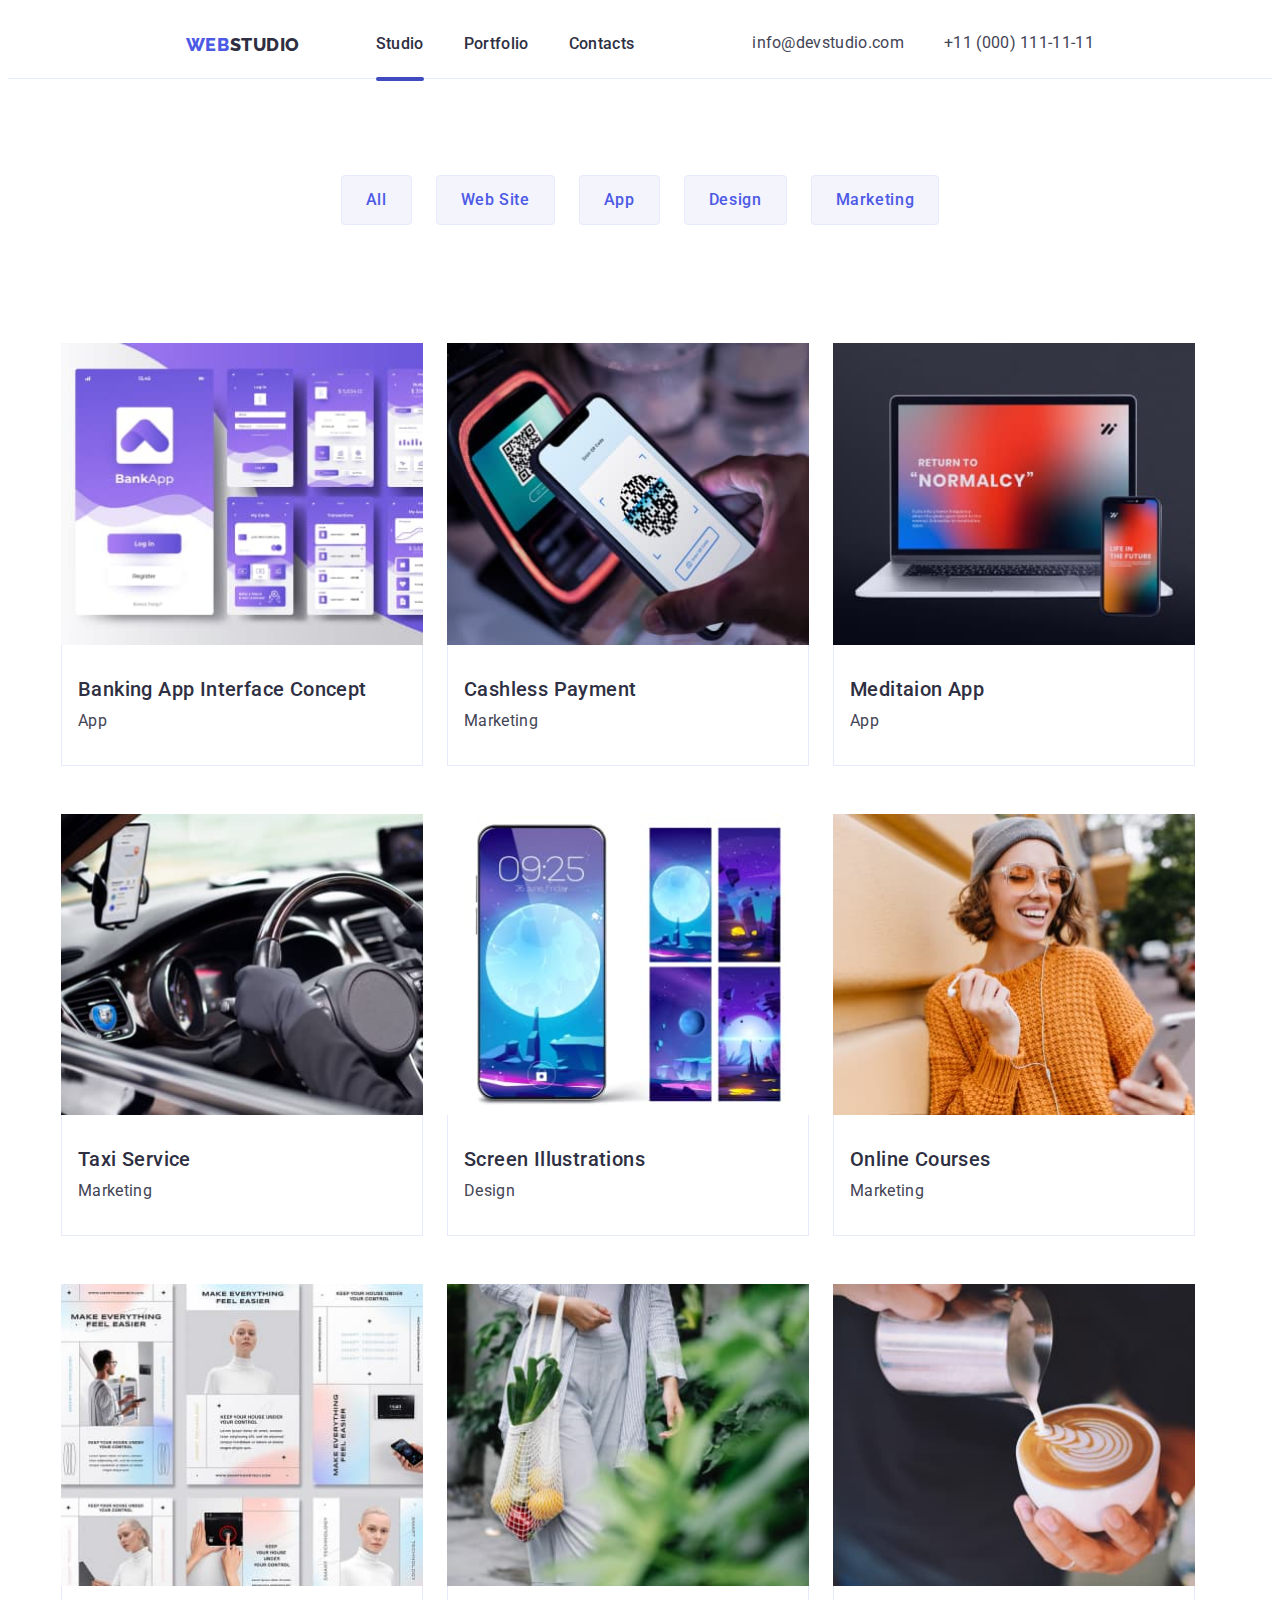
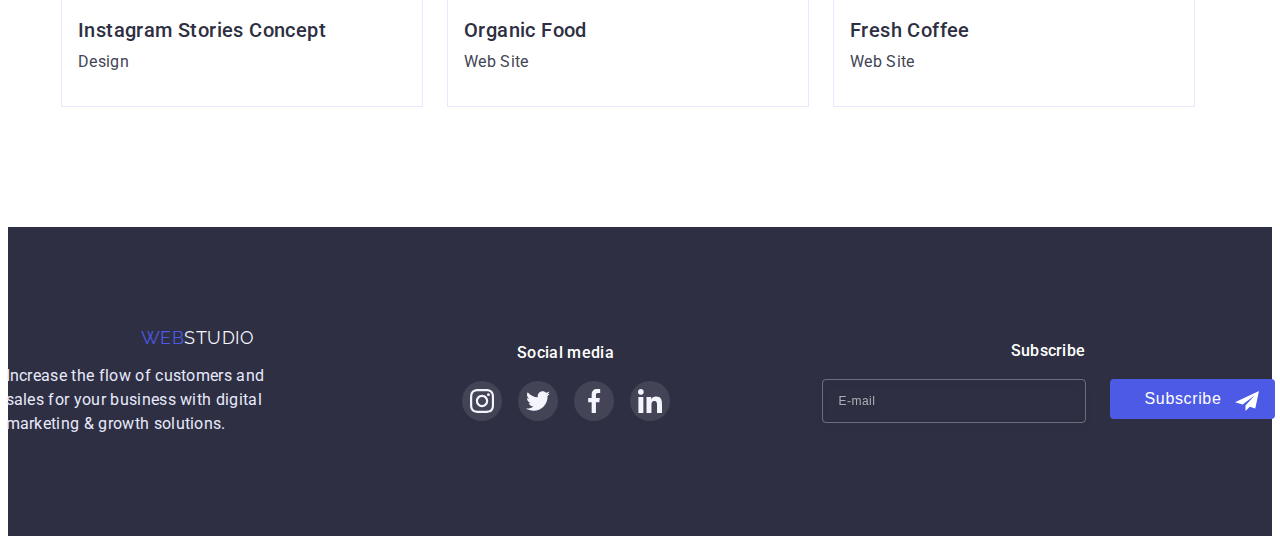
==== commit 86b2d115: "update" ====
--- a/portfolio.html
+++ b/portfolio.html
@@ -158,10 +158,21 @@
               <div class="projects-shadow">
                 <a href="" class="project-link"></a>
                 <div class="projects-top-wrap">
-                  <img
-                    src="./images/project-card1.jpg"
+                  <picture>
+                    <source srcset="./images/project-desktop/project-card1.jpg 1x, 
+                    ./images/project-desktop/project-card1-2x.jpg 2x"
+                    media="(min-width: 1200px)">
+                    <source srcset="./images/project-tab/tab-project1.jpg 1x,
+                    ./images/project-tab/tab-project1-2x.jpg 2x"
+                    media="(min-width: 768px)">
+                    <source srcset="./images/project-mob/mob-project1.jpg 1x,
+                    ./images/project-mob/mob-project1-2x.jpg 2x"
+                    media="(min-width: 767px)">
+                  </picture>
+                  <img
+                    src="./images/project-desktop/project-card1.jpg"
                     alt="Project card1"
-                    width="360"
+                    width="396"
                     height="300"
                   />
                   <p class="projects-top-text">
@@ -182,10 +193,21 @@
               <div class="projects-shadow">
                 <a href="" class="project-link"></a>
                 <div class="projects-top-wrap">
-                  <img
-                    src="./images/project-card2.jpg"
+                  <picture>
+                    <source srcset="./images/project-desktop/project-card2.jpg 1x, 
+                    ./images/project-desktop/project-card2-2x.jpg 2x"
+                    media="(min-width: 1200px)">
+                    <source srcset="./images/project-tab/tab-project2.jpg 1x,
+                    ./images/project-tab/tab-project2-2x.jpg 2x"
+                    media="(min-width: 768px)">
+                    <source srcset="./images/project-mob/mob-project2.jpg 1x,
+                    ./images/project-mob/mob-project2-2x.jpg 2x"
+                    media="(min-width: 767px)">
+                  </picture>
+                  <img
+                    src="./images/project-desktop/project-card2.jpg"
                     alt="Project card2"
-                    width="360"
+                    width="396"
                     height="300"
                   />
                   <p class="projects-top-text">
@@ -204,10 +226,21 @@
               <div class="projects-shadow">
                 <a href="" class="project-link"></a>
                 <div class="projects-top-wrap">
-                  <img
-                    src="./images/project-card3.jpg"
+                  <picture>
+                    <source srcset="./images/project-desktop/project-card3.jpg 1x, 
+                    ./images/project-desktop/project-card3-2x.jpg 2x"
+                    media="(min-width: 1200px)">
+                    <source srcset="./images/project-tab/tab-project3.jpg 1x,
+                    ./images/project-tab/tab-project3-2x.jpg 2x"
+                    media="(min-width: 768px)">
+                    <source srcset="./images/project-mob/mob-project3.jpg 1x,
+                    ./images/project-mob/mob-project3-2x.jpg 2x"
+                    media="(min-width: 767px)">
+                  </picture>
+                  <img
+                    src="./images/project-desktop/project-card3.jpg"
                     alt="Project card3"
-                    width="360"
+                    width="396"
                     height="300"
                   />
                   <p class="projects-top-text">
@@ -226,10 +259,21 @@
               <div class="projects-shadow">
                 <a href="" class="project-link"></a>
                 <div class="projects-top-wrap">
-                  <img
-                    src="./images/project-card4.jpg"
+                  <picture>
+                    <source srcset="./images/project-desktop/project-card4.jpg 1x, 
+                    ./images/project-desktop/project-card4-2x.jpg 2x"
+                    media="(min-width: 1200px)">
+                    <source srcset="./images/project-tab/tab-project4.jpg 1x,
+                    ./images/project-tab/tab-project4-2x.jpg 2x"
+                    media="(min-width: 768px)">
+                    <source srcset="./images/project-mob/mob-project4.jpg 1x,
+                    ./images/project-mob/mob-project4-2x.jpg 2x"
+                    media="(min-width: 767px)">
+                  </picture>
+                  <img
+                    src="./images/project-desktop/project-card4.jpg"
                     alt="Project card4"
-                    width="360"
+                    width="396"
                     height="300"
                   />
                   <p class="projects-top-text">
@@ -248,10 +292,21 @@
               <div class="projects-shadow">
                 <a href="" class="project-link"></a>
                 <div class="projects-top-wrap">
-                  <img
-                    src="./images/project-card5.jpg"
+                  <picture>
+                    <source srcset="./images/project-desktop/project-card5.jpg 1x, 
+                    ./images/project-desktop/project-card5-2x.jpg 2x"
+                    media="(min-width: 1200px)">
+                    <source srcset="./images/project-tab/tab-project5.jpg 1x,
+                    ./images/project-tab/tab-project5-2x.jpg 2x"
+                    media="(min-width: 768px)">
+                    <source srcset="./images/project-mob/mob-project5.jpg 1x,
+                    ./images/project-mob/mob-project5-2x.jpg 2x"
+                    media="(min-width: 767px)">
+                  </picture>
+                  <img
+                    src="./images/project-desktop/project-card5.jpg"
                     alt="Project card5"
-                    width="360"
+                    width="396"
                     height="300"
                   />
                   <p class="projects-top-text">
@@ -270,10 +325,21 @@
               <div class="projects-shadow">
                 <a href="" class="project-link"></a>
                 <div class="projects-top-wrap">
-                  <img
-                    src="./images/project-card6.jpg"
+                  <picture>
+                    <source srcset="./images/project-desktop/project-card6.jpg 1x, 
+                    ./images/project-desktop/project-card6-2x.jpg 2x"
+                    media="(min-width: 1200px)">
+                    <source srcset="./images/project-tab/tab-project6.jpg 1x,
+                    ./images/project-tab/tab-project6-2x.jpg 2x"
+                    media="(min-width: 768px)">
+                    <source srcset="./images/project-mob/mob-project6.jpg 1x,
+                    ./images/project-mob/mob-project6-2x.jpg 2x"
+                    media="(min-width: 767px)">
+                  </picture>
+                  <img
+                    src="./images/project-desktop/project-card6.jpg"
                     alt="Project card6"
-                    width="360"
+                    width="396"
                     height="300"
                   />
                   <p class="projects-top-text">
@@ -292,10 +358,21 @@
               <div class="projects-shadow">
                 <a href="" class="project-link"></a>
                 <div class="projects-top-wrap">
-                  <img
-                    src="./images/project-card7.jpg"
+                  <picture>
+                    <source srcset="./images/project-desktop/project-card7.jpg 1x, 
+                    ./images/project-desktop/project-card7-2x.jpg 2x"
+                    media="(min-width: 1200px)">
+                    <source srcset="./images/project-tab/tab-project7.jpg 1x,
+                    ./images/project-tab/tab-project7-2x.jpg 2x"
+                    media="(min-width: 768px)">
+                    <source srcset="./images/project-mob/mob-project7.jpg 1x,
+                    ./images/project-mob/mob-project7-2x.jpg 2x"
+                    media="(min-width: 767px)">
+                  </picture>
+                  <img
+                    src="./images/project-desktop/project-card7.jpg"
                     alt="Project card7"
-                    width="360"
+                    width="396"
                     height="300"
                   />
                   <p class="projects-top-text">
@@ -314,10 +391,21 @@
               <div class="projects-shadow">
                 <a href="" class="project-link"></a>
                 <div class="projects-top-wrap">
-                  <img
-                    src="./images/project-card8.jpg"
+                  <picture>
+                    <source srcset="./images/project-desktop/project-card8.jpg 1x, 
+                    ./images/project-desktop/project-card8-2x.jpg 2x"
+                    media="(min-width: 1200px)">
+                    <source srcset="./images/project-tab/tab-project8.jpg 1x,
+                    ./images/project-tab/tab-project8-2x.jpg 2x"
+                    media="(min-width: 768px)">
+                    <source srcset="./images/project-mob/mob-project8.jpg 1x,
+                    ./images/project-mob/mob-project8-2x.jpg 2x"
+                    media="(min-width: 767px)">
+                  </picture>
+                  <img
+                    src="./images/project-desktop/project-card8.jpg"
                     alt="Project card8"
-                    width="360"
+                    width="396"
                     height="300"
                   />
                   <p class="projects-top-text">
@@ -336,10 +424,21 @@
               <div class="projects-shadow">
                 <a href="" class="project-link"></a>
                 <div class="projects-top-wrap">
-                  <img
-                    src="./images/project-card9.jpg"
+                  <picture>
+                    <source srcset="./images/project-desktop/project-card9.jpg 1x, 
+                    ./images/project-desktop/project-card9-2x.jpg 2x"
+                    media="(min-width: 1200px)">
+                    <source srcset="./images/project-tab/tab-project9.jpg 1x,
+                    ./images/project-tab/tab-project9-2x.jpg 2x"
+                    media="(min-width: 768px)">
+                    <source srcset="./images/project-mob/mob-project9.jpg 1x,
+                    ./images/project-mob/mob-project9-2x.jpg 2x"
+                    media="(min-width: 767px)">
+                  </picture>
+                  <img
+                    src="./images/project-desktop/project-card9.jpg"
                     alt="Project card9"
-                    width="360"
+                    width="396"
                     height="300"
                   />
                   <p class="projects-top-text">
@@ -425,5 +524,6 @@
         </div>
       </div>
     </footer>
+    <script src="./js/menu.js"></script>
   </body>
 </html>
--- a/css/styles.css
+++ b/css/styles.css
@@ -28,7 +28,6 @@
   width: 100%;
 }
 .container {
-  /* width: 1158px; */
   padding-left: 15px;
   padding-right: 15px;
   margin-left: auto;
@@ -76,7 +75,6 @@
 }
 .header-list {
   display: none;
- 
 }
 .header-contacts-list {
   display: none;
@@ -91,7 +89,6 @@
   border-color: transparent;
   border: 0;
   padding: 0;
-
 }
 .mob-menu {
   position: fixed;
@@ -99,8 +96,9 @@
   z-index: 1;
   width: 100%;
   height: 100vh;
-  background: #FFFFFF;
-box-shadow: 0px 2px 1px rgba(46, 47, 66, 0.08), 0px 1px 1px rgba(46, 47, 66, 0.16), 0px 1px 6px rgba(46, 47, 66, 0.08);
+  background: #ffffff;
+  box-shadow: 0px 2px 1px rgba(46, 47, 66, 0.08),
+    0px 1px 1px rgba(46, 47, 66, 0.16), 0px 1px 6px rgba(46, 47, 66, 0.08);
   padding-top: 40px;
   padding-bottom: 40px;
 }
@@ -110,7 +108,6 @@
   flex-direction: column;
   justify-content: space-between;
   overflow-y: auto;
-
 }
 .mob-menu-close {
   width: 24px;
@@ -140,13 +137,12 @@
 
 .mob-menu-link {
   font-weight: 700;
-font-size: 36px;
-line-height: 1.11;
-letter-spacing: 0.02em;
-text-transform: capitalize;
-color: #2E2F42;
-transition: color 250ms cubic-bezier(0.4, 0, 0.2, 1);
-
+  font-size: 36px;
+  line-height: 1.11;
+  letter-spacing: 0.02em;
+  text-transform: capitalize;
+  color: #2e2f42;
+  transition: color 250ms cubic-bezier(0.4, 0, 0.2, 1);
 }
 .mob-menu-contacts {
 }
@@ -155,39 +151,37 @@
   gap: 40px;
   flex-wrap: wrap;
   margin-bottom: 48px;
-
-
 }
 .mob-menu-mail {
   font-weight: 500;
-font-size: 20px;
-line-height: 1.2;
-letter-spacing: 0.02em;
-color: #434455;
-transition: color 250ms cubic-bezier(0.4, 0, 0.2, 1);
+  font-size: 20px;
+  line-height: 1.2;
+  letter-spacing: 0.02em;
+  font-style: normal;
+  color: #434455;
+  transition: color 250ms cubic-bezier(0.4, 0, 0.2, 1);
 }
 .mob-menu-phone {
   font-weight: 600;
-font-size: 26px;
-line-height: calc(40 / 26);
-text-transform: capitalize;
-color: #434455;
-    transition: color 250ms cubic-bezier(0.4, 0, 0.2, 1);
-
+  font-size: 26px;
+  line-height: calc(40 / 26);
+  font-style: normal;
+  text-transform: capitalize;
+  color: #434455;
+  transition: color 250ms cubic-bezier(0.4, 0, 0.2, 1);
 }
 .mob-menu-mail:hover,
-  .mob-menu-mail:focus,
-  .mob-menu-phone:hover,
-  .mob-menu-phone:focus,
-  .mob-menu-link:hover,
-  .mob-menu-link:focus {
-    color: #4d5ae5;
-  }
+.mob-menu-mail:focus,
+.mob-menu-phone:hover,
+.mob-menu-phone:focus,
+.mob-menu-link:hover,
+.mob-menu-link:focus {
+  color: #4d5ae5;
+}
 .mob-menu-soc-list {
   display: flex;
   justify-content: start;
   gap: 54px;
-  
 }
 .mob-menu-soc-item {
   width: 40px;
@@ -210,7 +204,6 @@
 .mob-menu-soc-link:is(:hover, :focus) {
   background-color: #404bbf;
 }
-
 
 /*------------------ Hero------------------ */
 .hero {
@@ -228,8 +221,8 @@
 @media (min-device-pixel-ratio: 2),
   (min-resolution: 192dpi),
   (min-resolution: 2dppx) {
-    .hero  {
-      background-image: linear-gradient(
+  .hero {
+    background-image: linear-gradient(
         rgba(46, 47, 66, 0.7),
         rgba(46, 47, 66, 0.7)
       ),
@@ -244,8 +237,8 @@
   letter-spacing: 0.02em;
   color: #ffffff;
   max-width: 320px;
- text-align: center;
- margin: 0 auto 72px;
+  text-align: center;
+  margin: 0 auto 72px;
 }
 .hero-btn {
   font-family: inherit;
@@ -296,7 +289,6 @@
 }
 
 .planning-icon-item {
-  /* width: calc((100% - 72px) / 4); */
   width: 100%;
 }
 .planning-link {
@@ -335,7 +327,6 @@
   letter-spacing: 0.02em;
   color: #434455;
   margin-top: 8px;
-  
 }
 /*------------------ Actions------------------ */
 .actions {
@@ -370,7 +361,6 @@
 }
 
 .team-title {
-
 }
 .team-list {
   display: flex;
@@ -383,13 +373,11 @@
     0px 1px 1px rgba(46, 47, 66, 0.16), 0px 2px 1px rgba(46, 47, 66, 0.08);
   border-radius: 0px 0px 4px 4px;
   width: 100%;
-  /* width: calc((100% - 68px) / 4); */
 }
 .team-content {
   text-align: center;
   padding-top: 32px;
   padding-bottom: 32px;
- 
 }
 .team-soc-list {
   display: flex;
@@ -446,8 +434,7 @@
   column-gap: 16px;
 }
 .customers-item {
-     width: calc((100% - 32px) / 2);
-  
+  width: calc((100% - 32px) / 2);
 }
 .customers-link {
   width: 100%;
@@ -500,7 +487,6 @@
 }
 .footer-logo-web {
   color: #4d5ae5;
-  
 }
 .footer-text {
   font-size: var(--text-font-size);
@@ -508,7 +494,6 @@
   letter-spacing: 0.02em;
   color: #e7e9fc;
   max-width: 264px;
-  
 }
 
 .footer-soc-text,
@@ -546,7 +531,6 @@
   background: #31d0aa;
 }
 .input-footer-wrap {
-  
 }
 .input-footer-text {
   margin-bottom: 16px;
@@ -558,7 +542,6 @@
   gap: 16px;
 }
 .footer-input {
- 
   width: 288px;
   height: 40px;
   font-size: 12px;
@@ -613,8 +596,6 @@
 .projects {
   padding-top: 48px;
   padding-bottom: 48px;
-  /* padding-top: 96px;
-  padding-bottom: 120px; */
 }
 .project-content {
   display: block;
@@ -639,12 +620,11 @@
   display: flex;
   flex-wrap: wrap;
   justify-content: start;
-  /* padding: 0px; */
   column-gap: 24px;
   row-gap: 16px;
- min-width: 263px;
- height: 96px;
- margin-bottom: 48px;
+  min-width: 263px;
+  height: 96px;
+  margin-bottom: 48px;
 }
 .projects-button-item {
 }
@@ -659,7 +639,6 @@
   color: #4d5ae5;
   background: #f4f4fd;
   padding: 8px 16px;
-  /* padding: 12px 24px; */
   cursor: pointer;
   border: 1px solid #e7e9fc;
   border-radius: 4px;
@@ -675,15 +654,13 @@
 }
 
 .projects-list {
-  margin-top: 72px;
   display: flex;
   flex-wrap: wrap;
-  column-gap: 24px;
-  row-gap: 48px;
+  gap: 48px;
 }
 .project-item {
   background-color: #ffffff;
-  width: calc((100% - 48px) / 3);
+  width: 100%;
 }
 
 .project-link {
@@ -849,7 +826,7 @@
 }
 .link-text {
   font-size: 8px;
-  line-height:calc(16 / 8);
+  line-height: calc(16 / 8);
   letter-spacing: 0.04em;
   text-decoration-line: underline;
   color: #4d5ae5;
@@ -895,7 +872,3 @@
   margin: auto;
   transition: background-color 250ms cubic-bezier(0.4, 0, 0.2, 1);
 }
-
-
-
-
--- a/css/mobile.css
+++ b/css/mobile.css
@@ -1,68 +1,67 @@
 @media screen and (min-width: 480px) {
-    .container {
-      max-width: 428px;
-    }
-    .container.container-mini {
-        max-width: 296px;
-    }
-     /*------------------ Header-Mobile------------------ */
-     .mob-menu-phone {
-      font-weight: 600;
-      font-size: 36px;
-      line-height: calc(40 / 36);
+  .container {
+    max-width: 428px;
+  }
+  .container.container-mini {
+    max-width: 296px;
+  }
+  /*------------------ Header-Mobile------------------ */
+  .mob-menu-phone {
+    font-weight: 600;
+    font-size: 36px;
+    line-height: calc(40 / 36);
+  }
+  .mob-menu-soc-list {
+    gap: 56px;
+  }
 
-     }
-     .mob-menu-soc-list {
-      gap: 56px;
-     }
-
-     /*------------------ Hero-Mobile------------------ */
-    .hero {
-      background-image: linear-gradient(
-      rgba(46, 47, 66, 0.7),
-      rgba(46, 47, 66, 0.7)
-    ),
-    url(../images/hero-bg-tablet.jpg);
-    }
-    @media (min-device-pixel-ratio: 2),
-  (min-resolution: 192dpi),
-  (min-resolution: 2dppx) {
-    .hero  {
-      background-image: linear-gradient(
+  /*------------------ Hero-Mobile------------------ */
+  .hero {
+    background-image: linear-gradient(
         rgba(46, 47, 66, 0.7),
         rgba(46, 47, 66, 0.7)
       ),
-      url(../images/hero-bg-tablet2x.jpg);
+      url(../images/hero-bg-tablet.jpg);
+  }
+  @media (min-device-pixel-ratio: 2),
+    (min-resolution: 192dpi),
+    (min-resolution: 2dppx) {
+    .hero {
+      background-image: linear-gradient(
+          rgba(46, 47, 66, 0.7),
+          rgba(46, 47, 66, 0.7)
+        ),
+        url(../images/hero-bg-tablet2x.jpg);
+    }
+  }
+  .hero-container {
+    max-width: 100%;
+  }
+
+  /*------------------ Planning-Mobile------------------ */
+  .planning-link {
+    display: none;
+  }
+  .actions {
+    display: none;
+  }
+  /*------------------ Customers-Mobile------------------ */
+
+  /*------------------ Footer-Mobile------------------ */
+
+  /*------------------ Portfolio-Mobile------------------ */
+
+  /*------------------ Modal-Mobile------------------ */
+  .modal {
+    width: 424px;
+  }
+  .modal-title {
+    font-size: var(--text-font-size);
+    line-height: var(--text-lh);
+  }
+  .check-text,
+  .link-text {
+    font-size: 12px;
+    line-height: calc(16 / 12);
   }
 }
-     .hero-container {
-        max-width: 100%;
-     }
-    
-    /*------------------ Planning-Mobile------------------ */
-    .planning-link{
-     display: none;
-    }
-    .actions {
-        display: none;
-    }
-     /*------------------ Customers-Mobile------------------ */
-
-      /*------------------ Footer-Mobile------------------ */
-
-      /*------------------ Portfolio-Mobile------------------ */
-      
-      /*------------------ Modal-Mobile------------------ */
-      .modal {
-        width: 424px;
-      }
-      .modal-title {
-        font-size: var(--text-font-size);
-  line-height: var(--text-lh);
-      }
-      .check-text, .link-text {
-        font-size: 12px;
-        line-height: calc(16 / 12);
-
-      }
-  }--- a/css/tablet.css
+++ b/css/tablet.css
@@ -5,19 +5,18 @@
   .container.container-mini {
     max-width: 584px;
   }
-   /*------------------ Header-Tablet------------------ */
-   .header {
+  /*------------------ Header-Tablet------------------ */
+  .header {
     display: flex;
     justify-content: baseline;
     align-items: center;
     padding-top: 24px;
     padding-bottom: 22px;
-   
   }
-     .header-list {
+  .header-list {
     display: flex;
     gap: 40px;
-   align-content: center;
+    align-content: center;
   }
   .header-item {
   }
@@ -64,6 +63,7 @@
     font-size: 12;
     line-height: calc(16 / 12);
     letter-spacing: 0.02em;
+    font-style: normal;
     color: #434455;
     transition: color 250ms cubic-bezier(0.4, 0, 0.2, 1);
   }
@@ -76,91 +76,113 @@
   /*------------------ Hero-Tablet------------------ */
   .hero {
     background-image: linear-gradient(
-      rgba(46, 47, 66, 0.7),
-      rgba(46, 47, 66, 0.7)
-    ),
-    url(../images/hero-bg.jpg);
+        rgba(46, 47, 66, 0.7),
+        rgba(46, 47, 66, 0.7)
+      ),
+      url(../images/hero-bg.jpg);
     padding-top: 112px;
     padding-bottom: 112px;
     background-size: cover;
   }
   @media (min-device-pixel-ratio: 2),
-  (min-resolution: 192dpi),
-  (min-resolution: 2dppx) {
-    .hero  {
+    (min-resolution: 192dpi),
+    (min-resolution: 2dppx) {
+    .hero {
       background-image: linear-gradient(
-        rgba(46, 47, 66, 0.7),
-        rgba(46, 47, 66, 0.7)
-      ),
-      url(../images/hero-bg2x.jpg);
-  }
-  .hero-title {
-    font-size: 56px;
-    line-height: 1.07;
-    max-width: 500px;
-    margin: 0 auto 40px;
-  }
-  /*------------------ Planning-Tablet------------------ */
-  .planning-link {
-    display: none;
-  }
-  .planning-list {
-    display: flex;
-    flex-wrap: wrap;
-    column-gap: 24px;
-    row-gap: 72px;
-  }
+          rgba(46, 47, 66, 0.7),
+          rgba(46, 47, 66, 0.7)
+        ),
+        url(../images/hero-bg2x.jpg);
+    }
+    .hero-title {
+      font-size: 56px;
+      line-height: 1.07;
+      max-width: 500px;
+      margin: 0 auto 40px;
+    }
+    /*------------------ Planning-Tablet------------------ */
+    .planning-link {
+      display: none;
+    }
+    .planning-list {
+      display: flex;
+      flex-wrap: wrap;
+      column-gap: 24px;
+      row-gap: 72px;
+    }
 
-  .planning-item {
-    width: calc((100% - 24px) / 2);
-  }
-  .planning-title {
-    text-align: left;
-  }
-  .planning-text {
-  }
-  .actions {
-    display: none;
-  }
-  /*------------------ Team-Tablet------------------ */
-  .team-list {
-    display: flex;
-    flex-wrap: wrap;
-    column-gap: 24px;
-    row-gap: 64px;
-  }
+    .planning-item {
+      width: calc((100% - 24px) / 2);
+    }
+    .planning-title {
+      text-align: left;
+    }
+    .planning-text {
+    }
+    .actions {
+      display: none;
+    }
+    /*------------------ Team-Tablet------------------ */
+    .team-list {
+      display: flex;
+      flex-wrap: wrap;
+      column-gap: 24px;
+      row-gap: 64px;
+    }
 
-  .team-item {
-    width: calc((100% - 24px) / 2);
-  }
-  /*------------------ Customers-Tablet------------------ */
-  .customers-list {
-    column-gap: 24px;
-  }
-  .customers-item {
-    width: calc((100% - 72px) / 3);
-  }
-  /*------------------ Footer-Tablet------------------ */
-  .container-footer {
-    display: flex;
-    align-items: baseline;
-justify-content: start;
-    flex-wrap: wrap;
-    column-gap: 24px;
-    row-gap: 72px;
-  }
-  .footer-link {
-    justify-content: start;
-  }
-  .footer-soc-text,
-  .input-footer-text {
-    text-align: start;
-  }
-  .footer-input {
-    width: 264px;
-  }
-  .modal {
-    width: 408px;
-  min-height: 586px;
+    .team-item {
+      width: calc((100% - 24px) / 2);
+    }
+    /*------------------ Customers-Tablet------------------ */
+    .customers-list {
+      column-gap: 24px;
+    }
+    .customers-item {
+      width: calc((100% - 72px) / 3);
+    }
+    /*------------------ Portfolio-Tablet------------------ */
+    .projects {
+      padding-top: 64px;
+      padding-bottom: 96px;
+    }
+    .projects-buttons-list {
+      justify-content: center;
+      gap: 24px;
+      margin-bottom: 64px;
+    }
+    .project-btn {
+      padding: 12px 24px;
+    }
+    .projects-list {
+      column-gap: 24px;
+      row-gap: 72px;
+    }
+    .project-item {
+      width: calc((100% - 24px) / 2);
+    }
+    /*------------------ Footer-Tablet------------------ */
+    .container-footer {
+      display: flex;
+      align-items: baseline;
+      justify-content: start;
+      flex-wrap: wrap;
+      column-gap: 24px;
+      row-gap: 72px;
+    }
+    .footer-link {
+      justify-content: start;
+    }
+    .footer-soc-text,
+    .input-footer-text {
+      text-align: start;
+    }
+    .footer-input {
+      width: 264px;
+    }
+    /*------------------ Modal-Desktop------------------ */
+    .modal {
+      width: 408px;
+      min-height: 586px;
+    }
   }
 }
--- a/css/desktop.css
+++ b/css/desktop.css
@@ -5,26 +5,24 @@
   .container.container-mini {
     max-width: 1158px;
   }
-/*------------------ Header-Desktop------------------ */
-.header-contacts-list {
-  display: flex;
-  flex-wrap: nowrap;
-  align-items: center;
-  gap: 40px;
-}
+  /*------------------ Header-Desktop------------------ */
+  .header-contacts-list {
+    display: flex;
+    flex-wrap: nowrap;
+    align-items: center;
+    gap: 40px;
+  }
   .current::after {
     bottom: -28px;
   }
-   /*------------------ Hero-Desktop------------------ */
-   .hero {
-    /* background-size: 1440px 600px; */
+  /*------------------ Hero-Desktop------------------ */
+  .hero {
     padding-top: 188px;
     padding-bottom: 188px;
-
-   }
-   .hero-title{
-   margin: 0 auto 48px;
-   } 
+  }
+  .hero-title {
+    margin: 0 auto 48px;
+  }
 
   /*------------------ Planning-Desktop------------------ */
   .planning {
@@ -39,7 +37,6 @@
   .planning-icon-item {
     width: calc((100% - 72px) / 4);
     height: 112px;
-    
   }
   .planning-link {
     width: 100%;
@@ -53,11 +50,11 @@
   }
   .planning-item {
     width: calc((100% - 72px) / 4);
-}
+  }
 
   .planning-icon {
   }
-  
+
   .planning-list {
     display: flex;
     gap: 24px;
@@ -67,16 +64,15 @@
     font-size: 20px;
     line-height: 1.2;
   }
-  
-  .planning-text{
+
+  .planning-text {
     min-width: 264px;
-    
   }
   /*------------------ Actions-Desktop------------------ */
   .actions {
     display: flex;
   }
-   /*------------------ Team-Desktop------------------ */
+  /*------------------ Team-Desktop------------------ */
   .team {
     padding-top: 120px;
     padding-bottom: 120px;
@@ -88,8 +84,8 @@
   .team-item {
     width: calc((100% - 72px) / 4);
   }
-   /*------------------ Customers-Desktop------------------ */
-   .customers {
+  /*------------------ Customers-Desktop------------------ */
+  .customers {
     padding-top: 120px;
     padding-bottom: 120px;
   }
@@ -99,36 +95,55 @@
   }
   .customers-item {
     width: calc((100% - 120px) / 6);
-        
   }
-    /*------------------ Footer-Desktop------------------ */
-    .footer {
-      padding-top: 100px;
-      padding-bottom: 100px;
-    }
-    .container-footer {
-      display: flex;
-      flex-wrap: nowrap;
-    }
-    
-    .footer-text {
-      min-width: 264px;
-      margin-right: 120px;
-    }
-    .input-footer-wrap {
-      margin-left: 80px;
-    }
-    .footer-form {
-      max-width: 453px;
-      flex-wrap: nowrap;
-      gap: 24px;
-    }
-    .footer-input {
-      width: 264px;
-    }
+  /*------------------ Portfolio-Tablet------------------ */
+  .projects {
+    padding-top: 96px;
+    padding-bottom: 120px;
+  }
+  .projects-buttons-list {
+    justify-content: center;
+    gap: 24px;
+    margin-bottom: 72px;
+  }
+  .project-btn {
+    padding: 12px 24px;
+  }
+  .projects-list {
+    column-gap: 24px;
+    row-gap: 48px;
+  }
+  .project-item {
+    width: calc((100% - 72px) / 3);
+  }
+  /*------------------ Footer-Desktop------------------ */
+  .footer {
+    padding-top: 100px;
+    padding-bottom: 100px;
+  }
+  .container-footer {
+    display: flex;
+    flex-wrap: nowrap;
+  }
 
-    .modal {
-      width: 408px;
+  .footer-text {
+    min-width: 264px;
+    margin-right: 120px;
+  }
+  .input-footer-wrap {
+    margin-left: 80px;
+  }
+  .footer-form {
+    max-width: 453px;
+    flex-wrap: nowrap;
+    gap: 24px;
+  }
+  .footer-input {
+    width: 264px;
+  }
+/*------------------ Modal-Desktop------------------ */
+  .modal {
+    width: 408px;
     min-height: 586px;
-    }
   }
+}
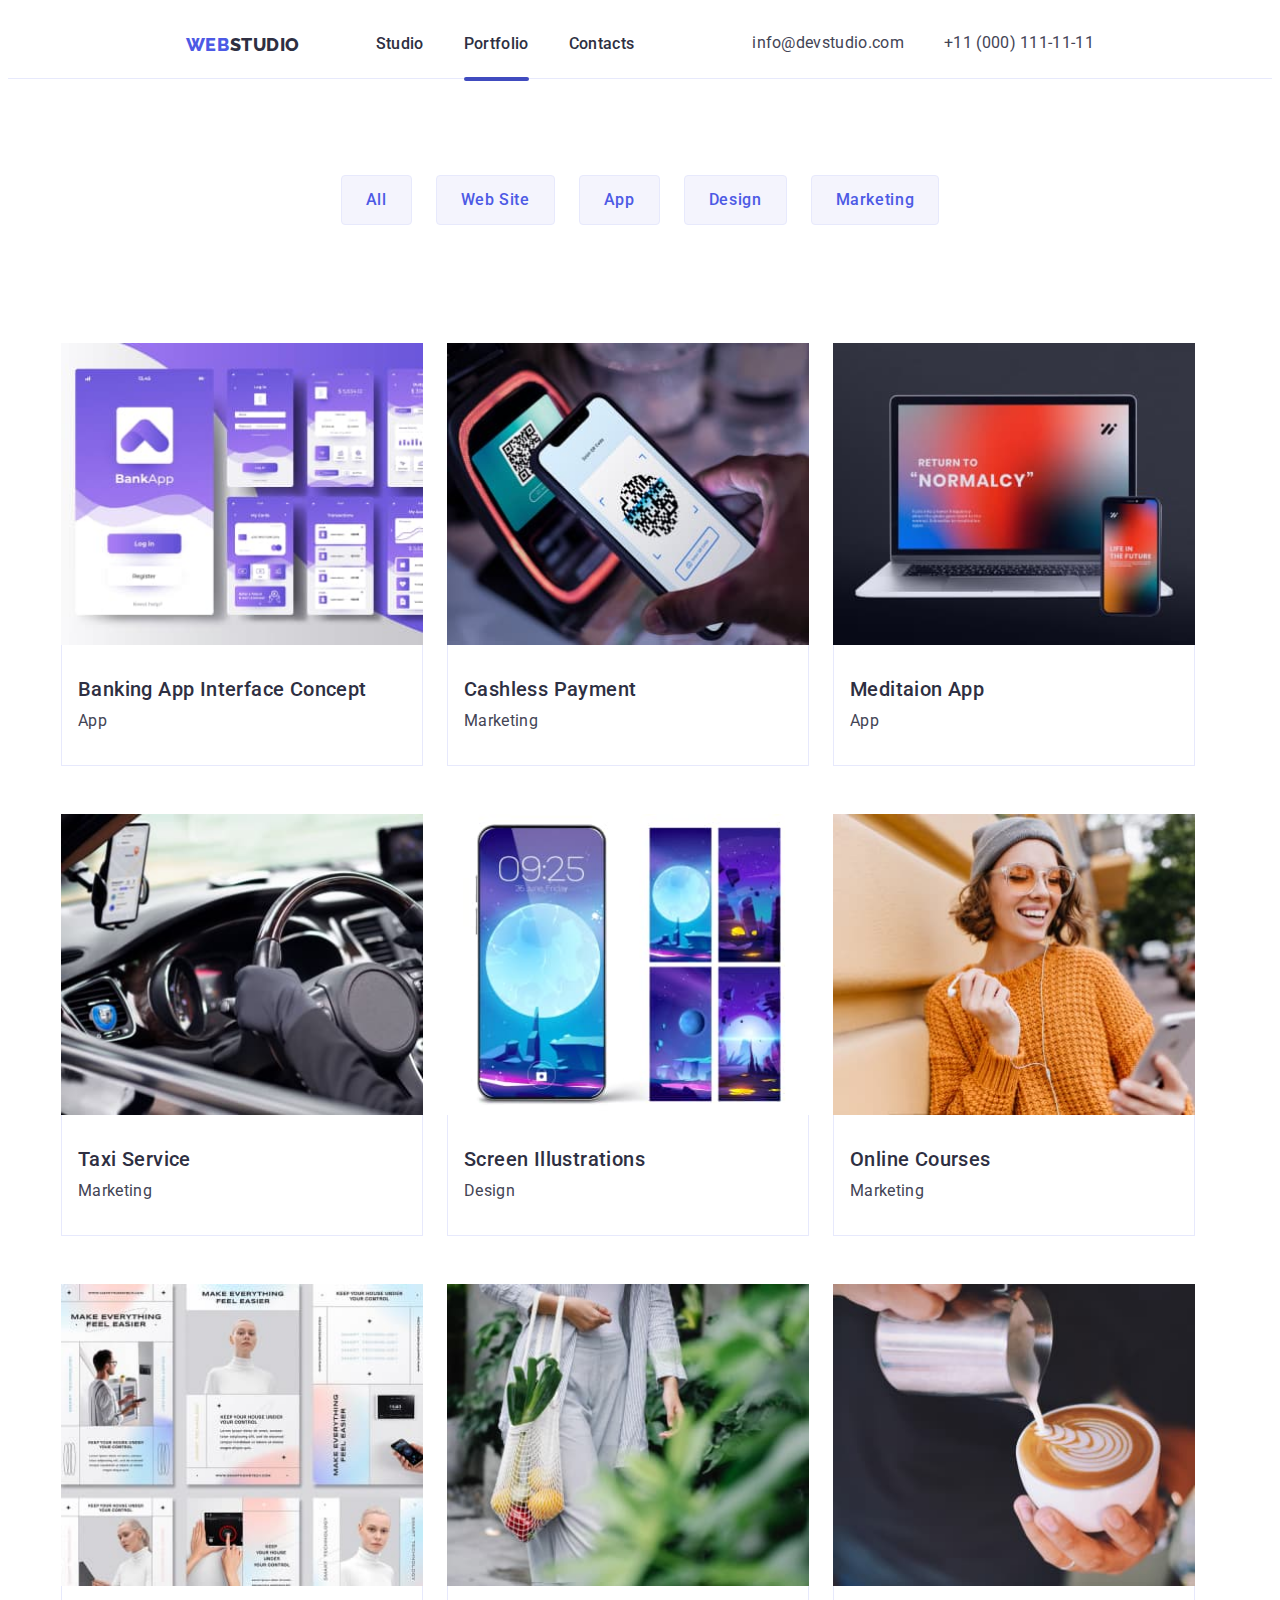
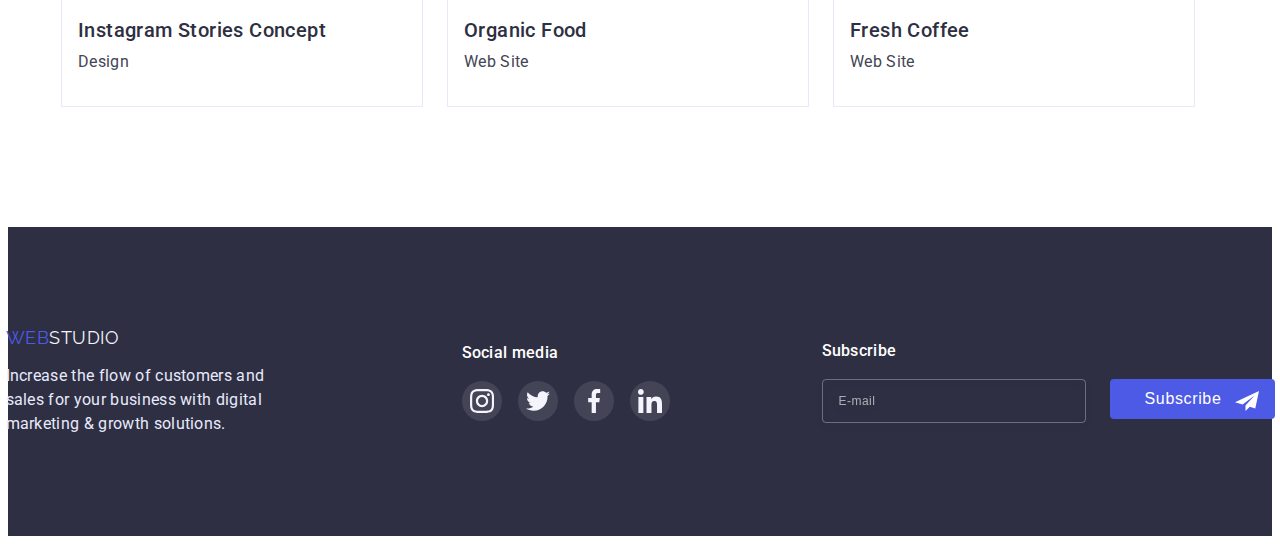
==== commit 09ae8f73: "update" ====
--- a/portfolio.html
+++ b/portfolio.html
@@ -32,10 +32,10 @@
           >
           <ul class="header-list list">
             <li class="header-item link">
-              <a href="./index.html" class="header-link link current">Studio</a>
+              <a href="./index.html" class="header-link link ">Studio</a>
             </li>
             <li class="header-item link">
-              <a href="./portfolio.html" class="header-link link"> Portfolio</a>
+              <a href="./portfolio.html" class="header-link link current"> Portfolio</a>
             </li>
             <li class="header-item link">
               <a href="" class="header-link link"> Contacts</a>
--- a/css/desktop.css
+++ b/css/desktop.css
@@ -124,6 +124,14 @@
   .container-footer {
     display: flex;
     flex-wrap: nowrap;
+    justify-content: baseline;
+  }
+  .footer-link {
+    justify-content: start;
+  }
+  .footer-soc-text,
+  .input-footer-text {
+    text-align: start;
   }
 
   .footer-text {
